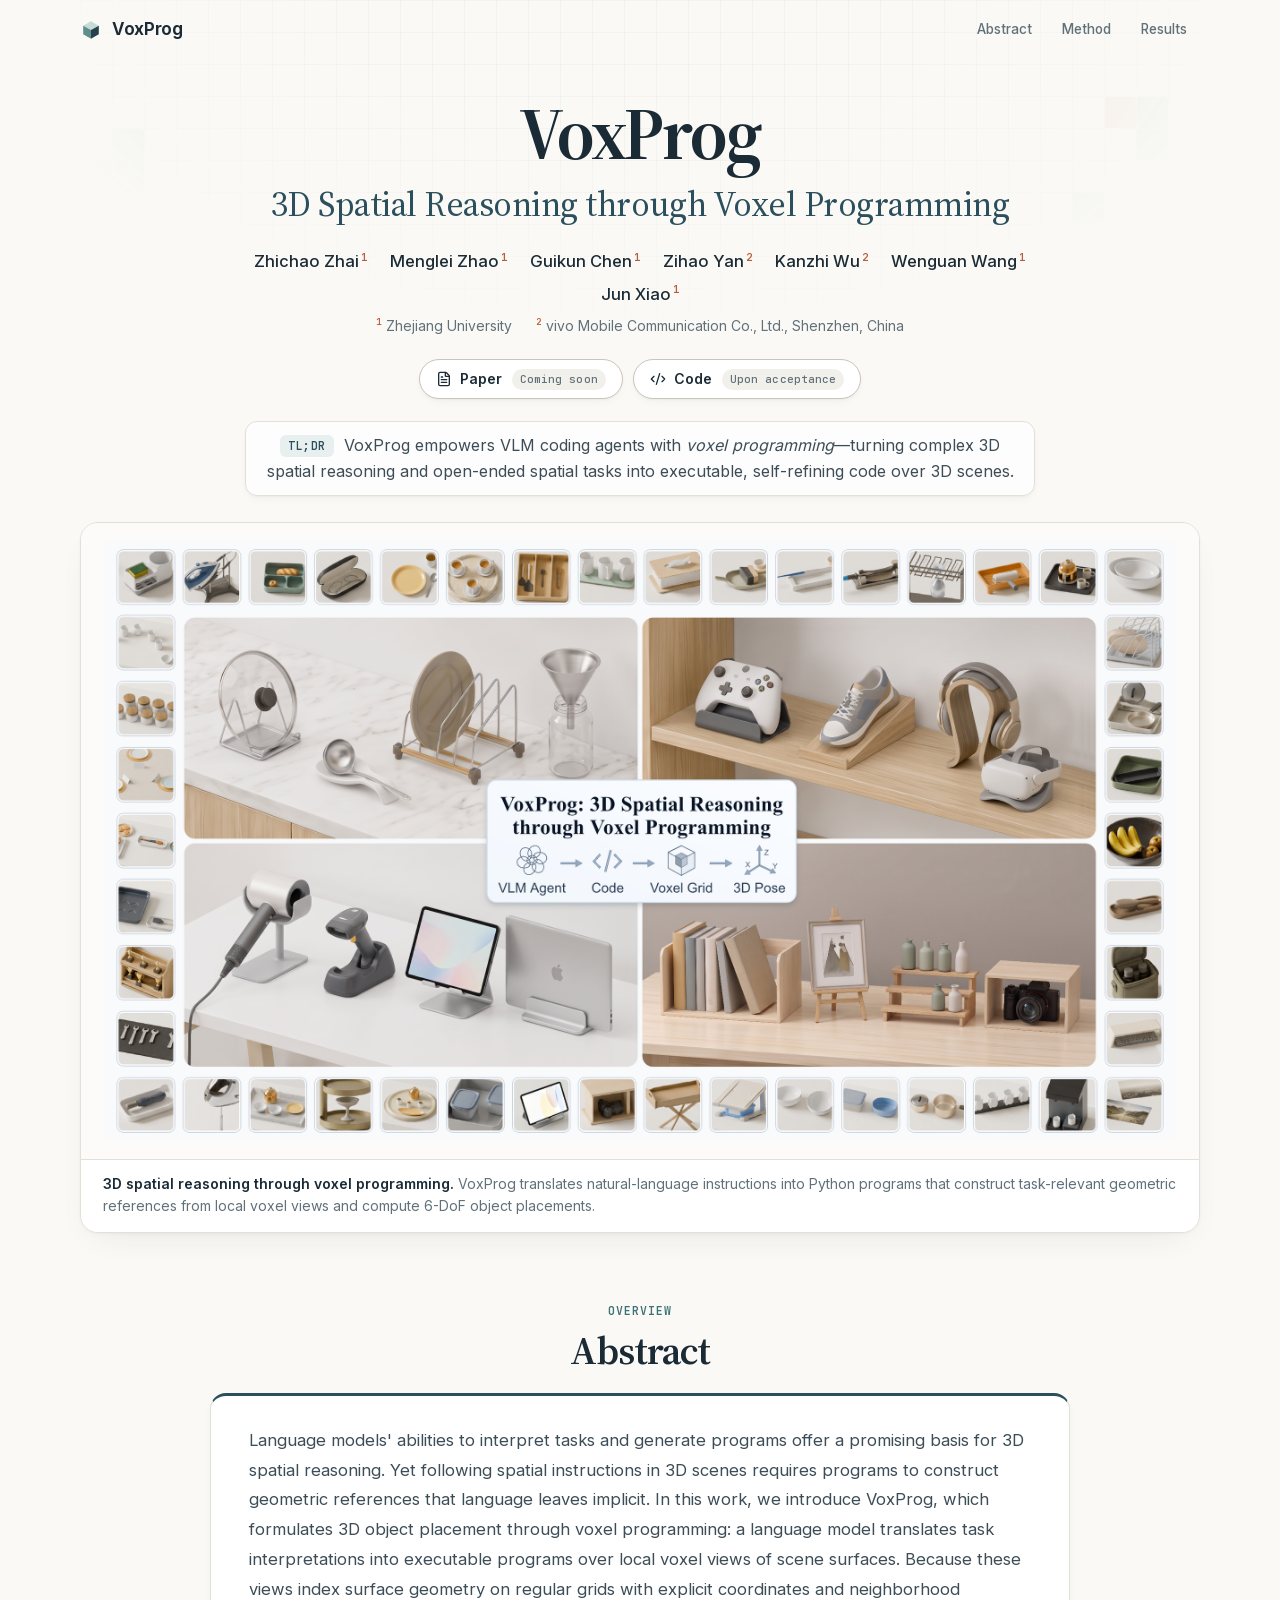
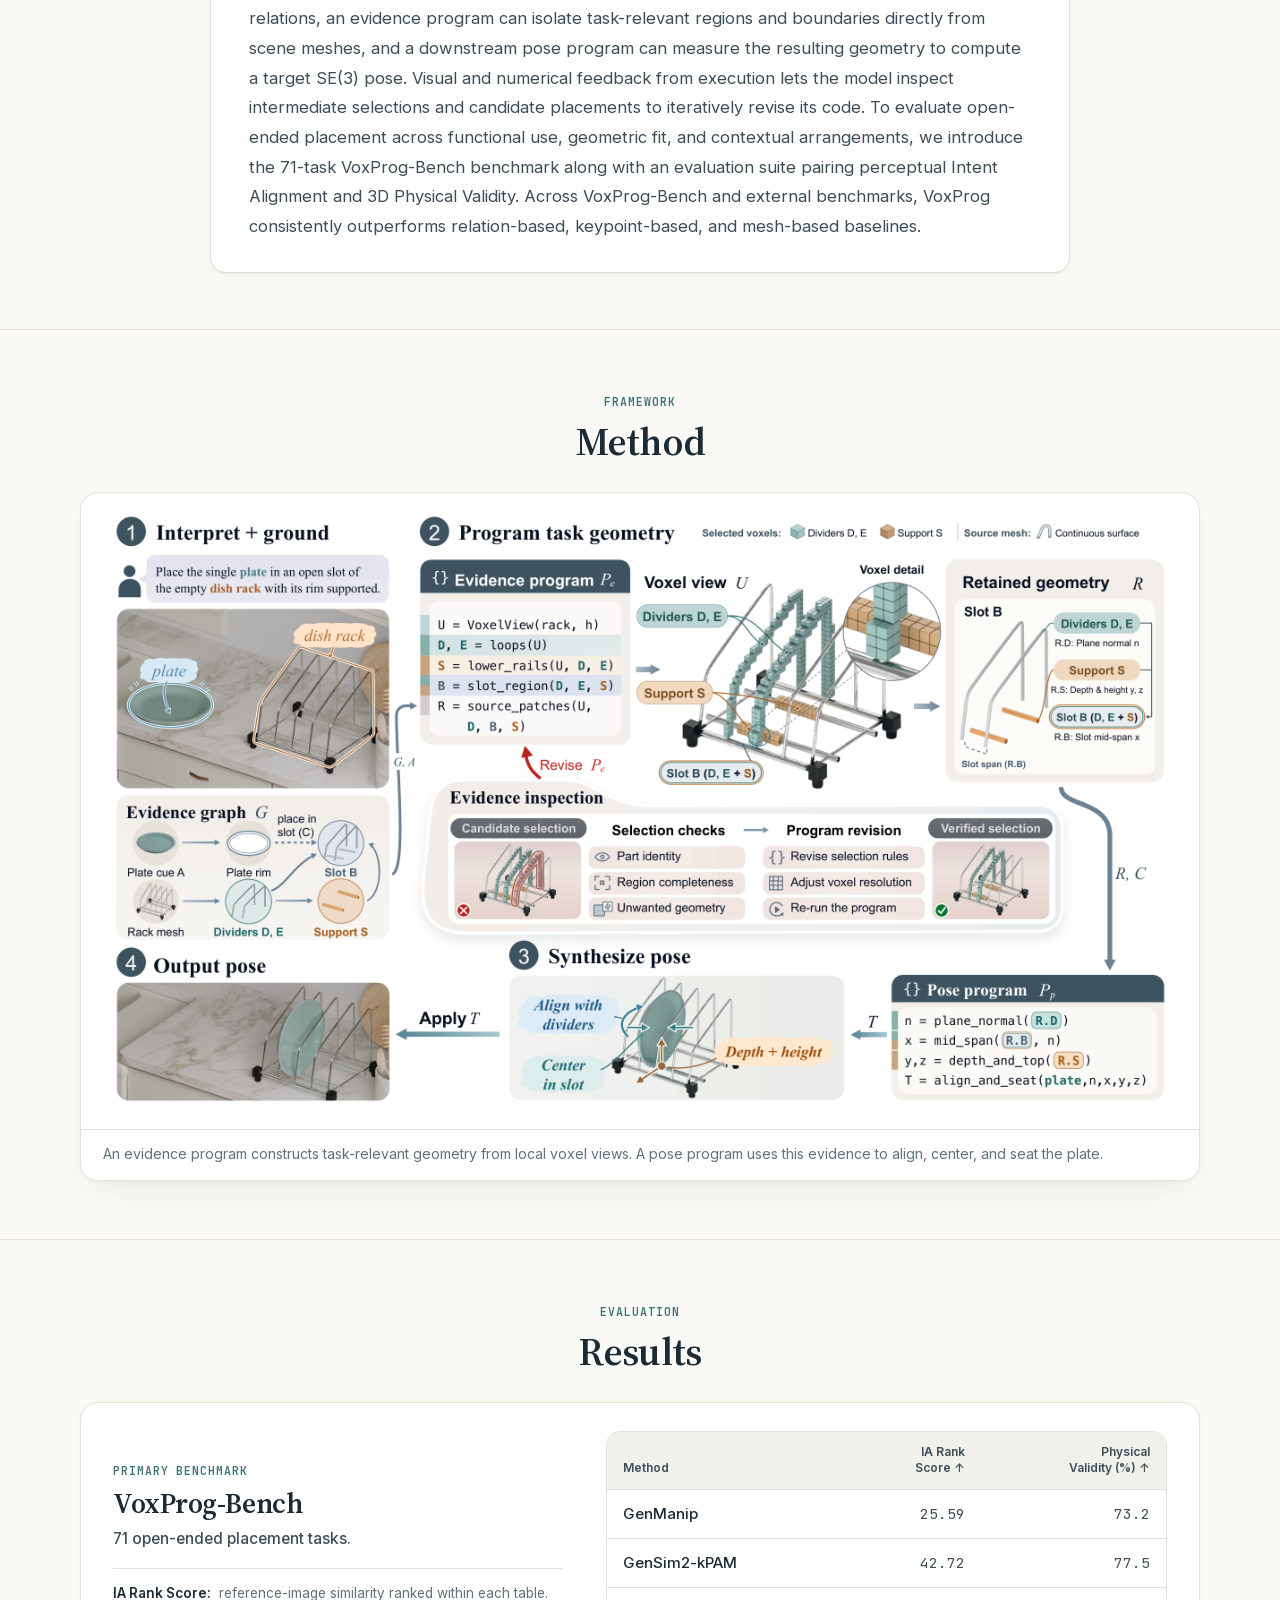
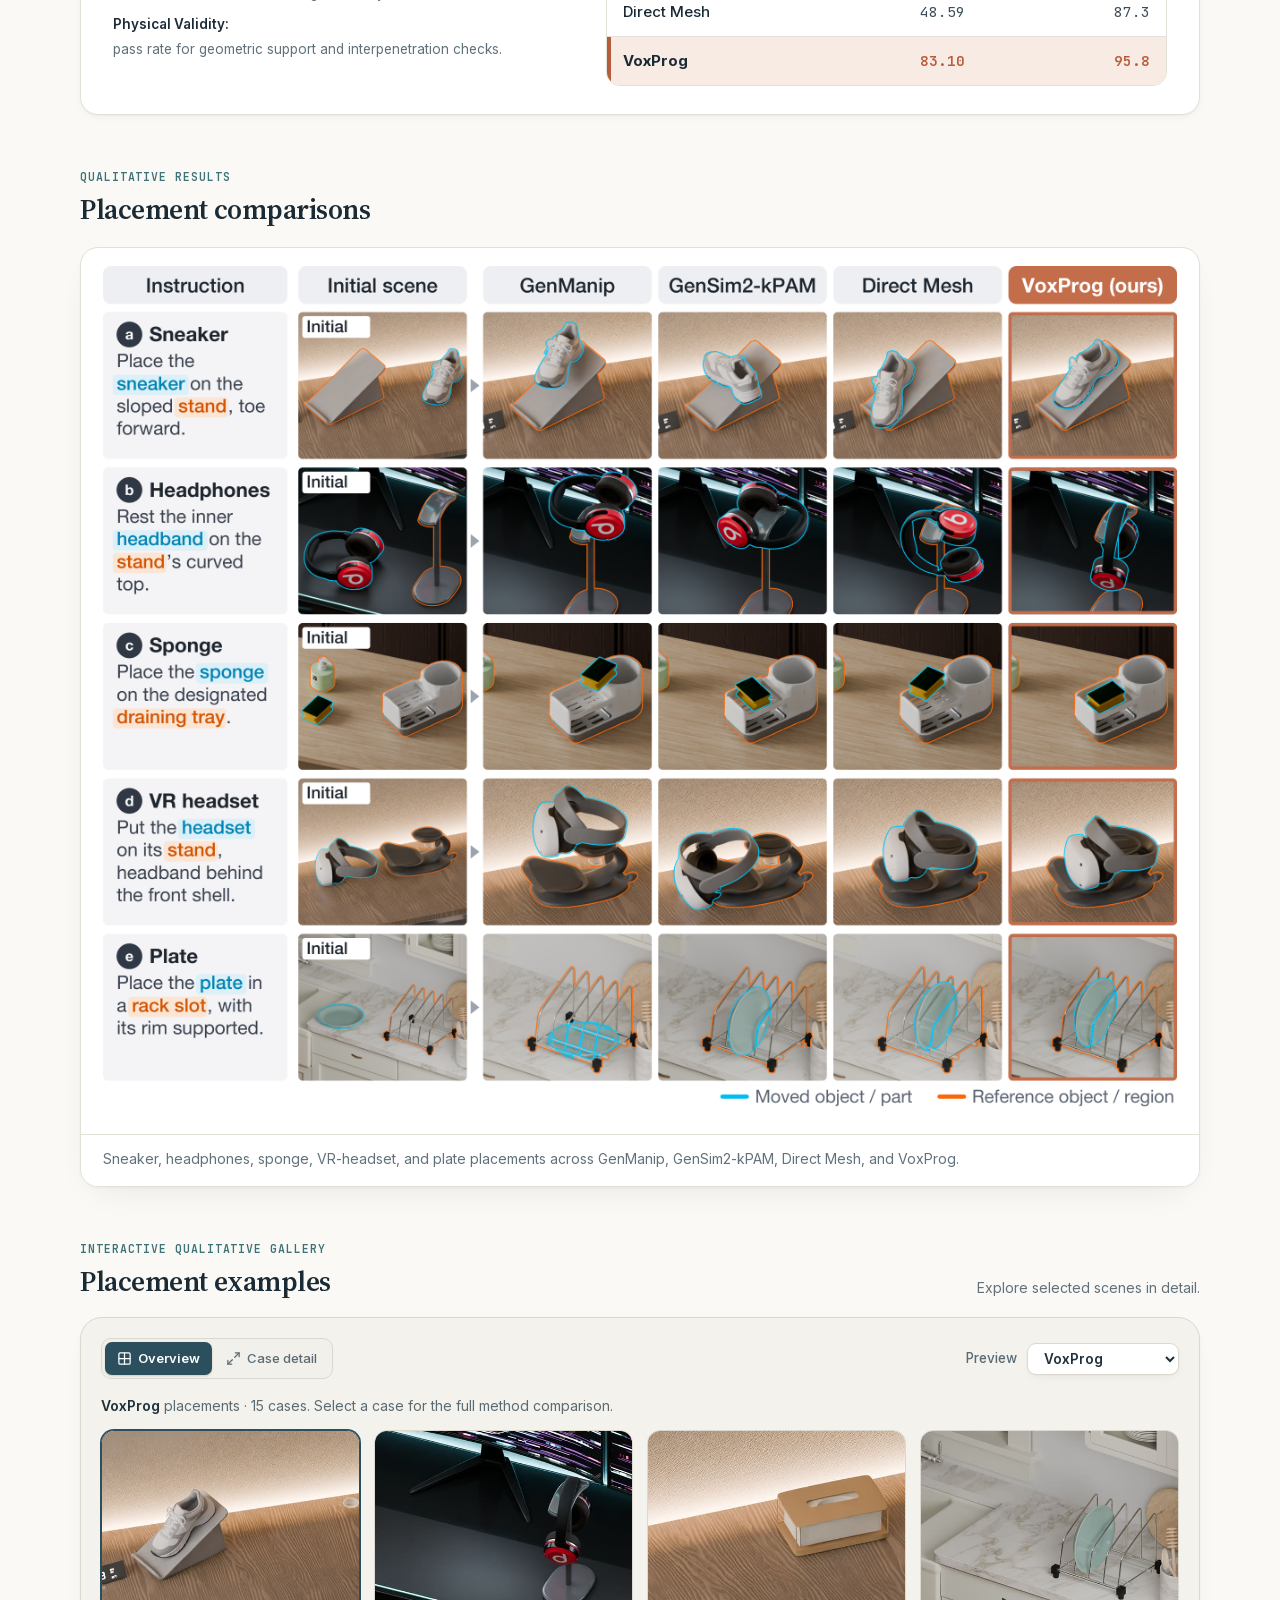
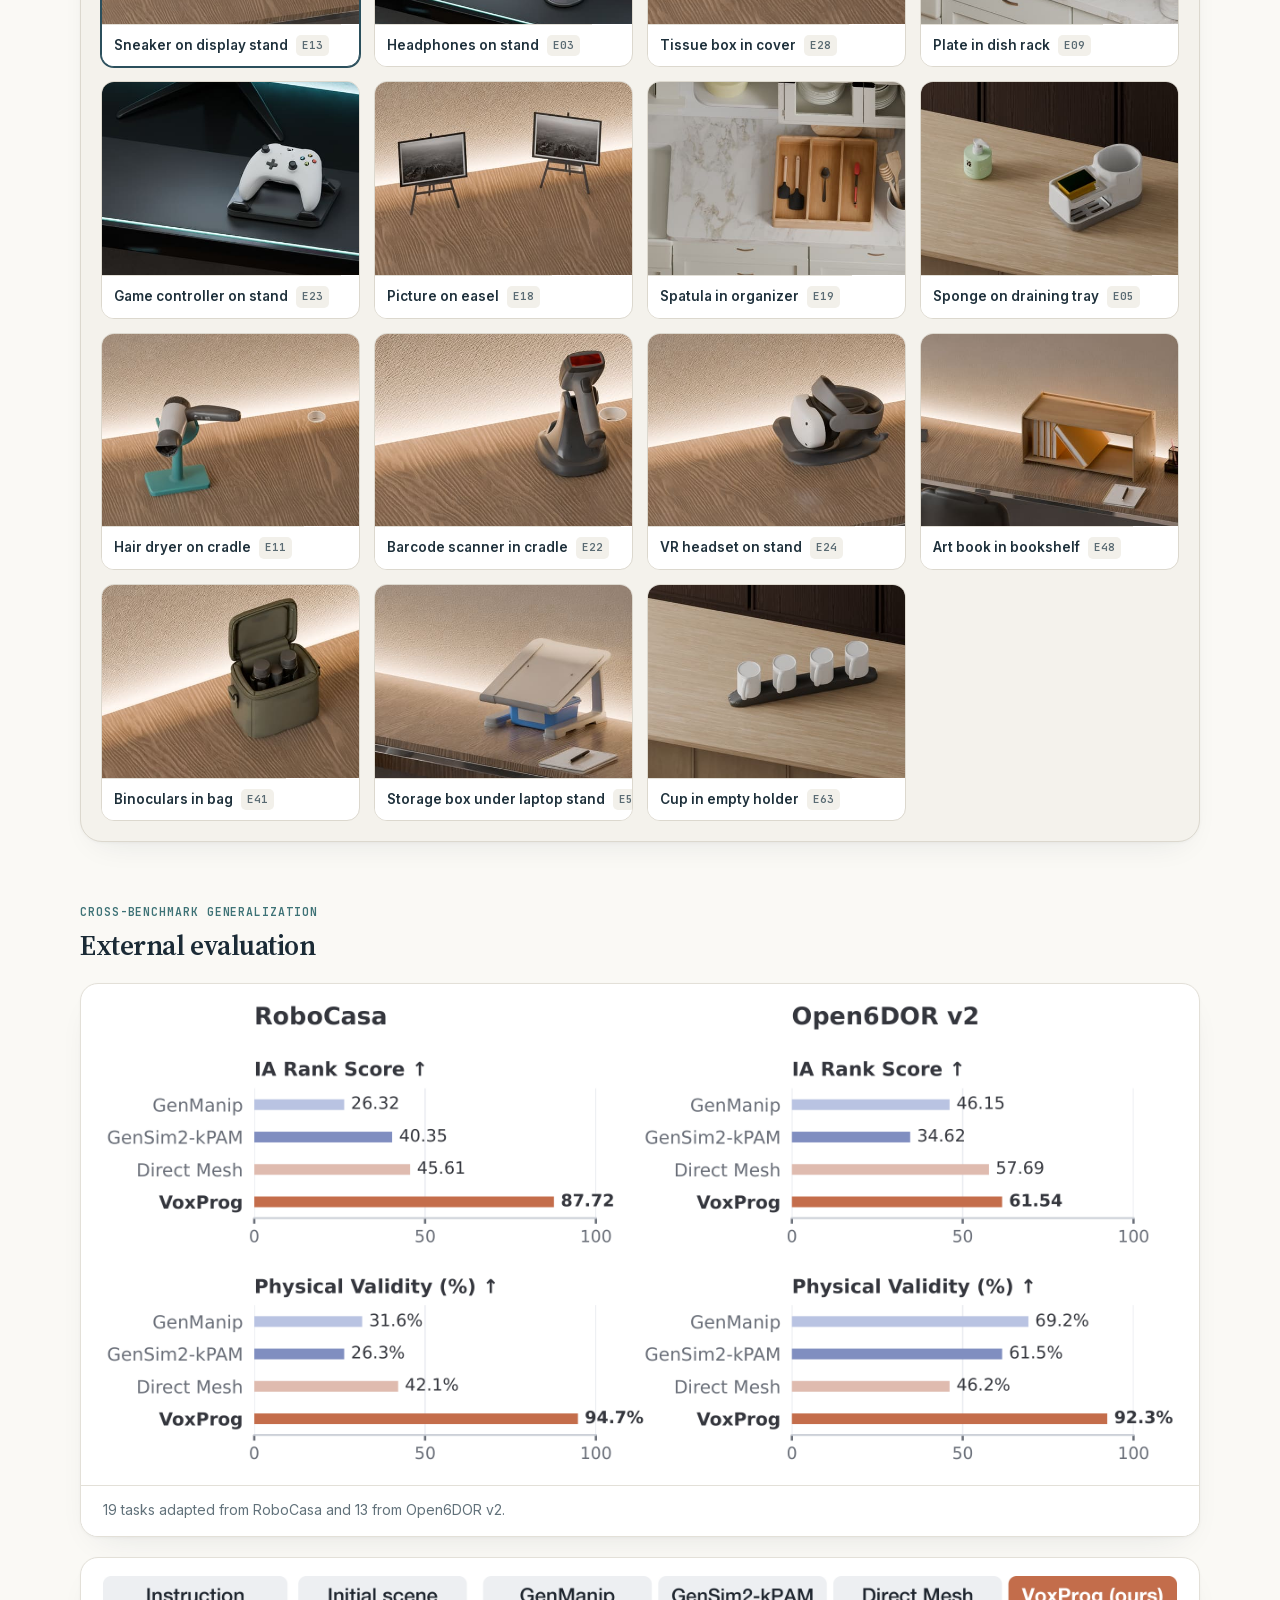
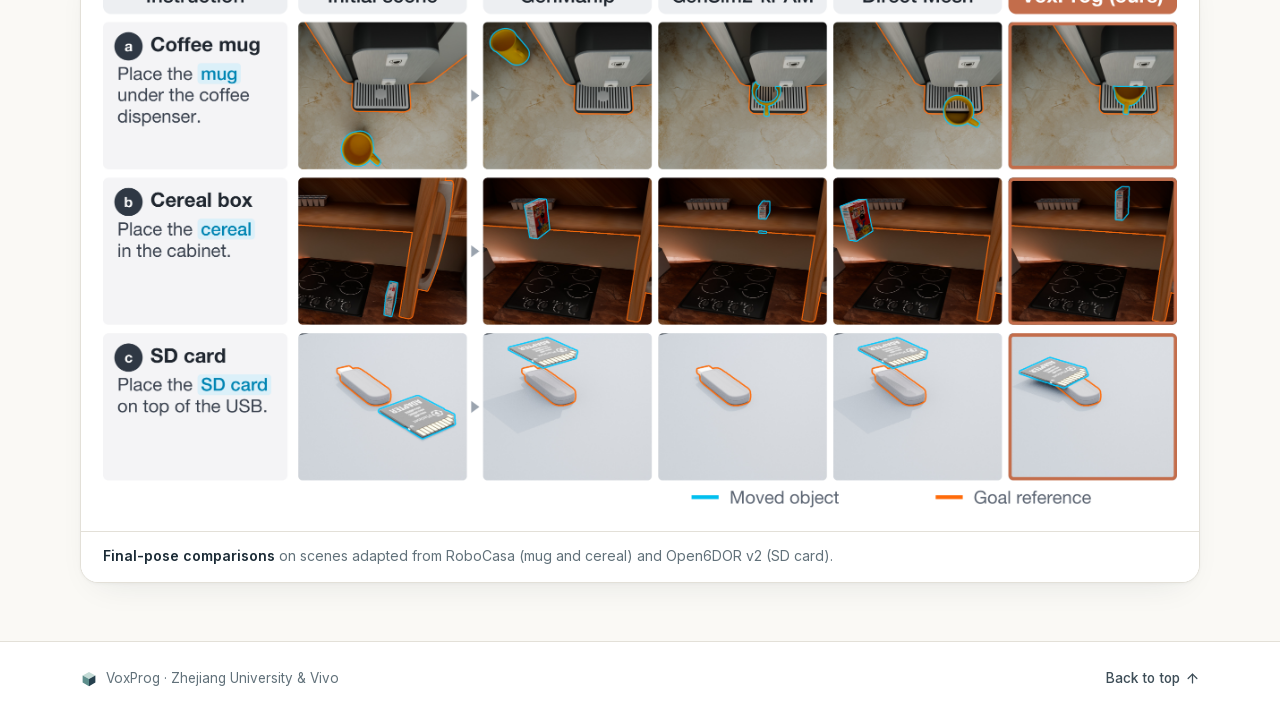
==== docs/index.html @ b8adf911 "Update project website and prepare docs for GitHub Pages" ====
<!doctype html>
<html lang="en">
  <head>
    <meta charset="UTF-8" />
    <meta name="viewport" content="width=device-width, initial-scale=1" />
    <meta name="description" content="VoxProg empowers VLM coding agents with voxel programming to inspect 3D scene geometry, reason over complex spatial constraints, and solve open-ended 3D spatial tasks through code." />
    <meta name="keywords" content="3D spatial reasoning, voxel programming, VLM agents, coding agents, programmatic 3D reasoning, agentic spatial reasoning" />
    <meta name="theme-color" content="#faf9f5" />
    <meta name="referrer" content="no-referrer" />
    <meta property="og:type" content="website" />
    <meta property="og:title" content="VoxProg: 3D Spatial Reasoning through Voxel Programming" />
    <meta property="og:description" content="VoxProg empowers VLM coding agents with voxel programming to inspect 3D scene geometry, reason over complex spatial constraints, and solve open-ended 3D spatial tasks through code." />
    <title>VoxProg: 3D Spatial Reasoning through Voxel Programming</title>
    <link rel="icon" href="./favicon.svg" type="image/svg+xml" />
    <script type="module" crossorigin src="./assets/index-C1hIkSBp.js"></script>
    <link rel="stylesheet" crossorigin href="./assets/index-BTc2XVWt.css">
  </head>
  <body>
    <div id="root"><link rel="preload" as="image" href="figures/current/teaser.png?v=408c176a990e"/><main id="top"><span id="top-sentinel" aria-hidden="true"></span><nav class="nav" aria-label="Main navigation"><div class="wrap nav-inner"><a class="brand" href="#top"><svg viewBox="0 0 24 24" width="22" height="22" aria-hidden="true"><path d="M12 2.5 20.5 7.25 12 12 3.5 7.25Z" fill="var(--brand-top)"></path><path d="M3.5 7.25 12 12v9.5l-8.5-4.75Z" fill="var(--brand-left)"></path><path d="M20.5 7.25 12 12v9.5l8.5-4.75Z" fill="var(--brand-right)"></path></svg><span>VoxProg</span></a><div class="nav-links"><a href="#abstract">Abstract</a><a href="#method">Method</a><a href="#results">Results</a></div></div></nav><header class="hero"><div class="hero-grid" aria-hidden="true"><span class="voxel voxel-a" style="left:calc(50% - 16px + -512px);top:128px"></span><span class="voxel voxel-b" style="left:calc(50% - 16px + -544px);top:160px"></span><span class="voxel voxel-a" style="left:calc(50% - 16px + -512px);top:160px"></span><span class="voxel voxel-b" style="left:calc(50% - 16px + -480px);top:224px"></span><span class="voxel voxel-b" style="left:calc(50% - 16px + 480px);top:96px"></span><span class="voxel voxel-a" style="left:calc(50% - 16px + 512px);top:96px"></span><span class="voxel voxel-a" style="left:calc(50% - 16px + 512px);top:128px"></span><span class="voxel voxel-a" style="left:calc(50% - 16px + 448px);top:192px"></span><span class="voxel voxel-b" style="left:calc(50% - 16px + 544px);top:224px"></span></div><div class="wrap hero-inner"><h1><span class="title-name">VoxProg<span class="sr-only">:</span></span><span class="title-sub">3D Spatial Reasoning through Voxel Programming</span></h1><p class="authors"><span>Zhichao Zhai<sup>1</sup></span><span>Menglei Zhao<sup>1</sup></span><span>Guikun Chen<sup>1</sup></span><span>Zihao Yan<sup>2</sup></span><span>Kanzhi Wu<sup>2</sup></span><span>Wenguan Wang<sup>1</sup></span><span>Jun Xiao<sup>1</sup></span></p><p class="affiliations"><span><sup>1</sup>Zhejiang University</span><span><sup>2</sup>vivo Mobile Communication Co., Ltd., Shenzhen, China</span></p><div class="hero-actions" role="group" aria-label="Project resources"><span class="btn resource-pending"><svg xmlns="http://www.w3.org/2000/svg" width="16" height="16" viewBox="0 0 24 24" fill="none" stroke="currentColor" stroke-width="2" stroke-linecap="round" stroke-linejoin="round" class="lucide lucide-file-text" aria-hidden="true"><path d="M6 22a2 2 0 0 1-2-2V4a2 2 0 0 1 2-2h8a2.4 2.4 0 0 1 1.704.706l3.588 3.588A2.4 2.4 0 0 1 20 8v12a2 2 0 0 1-2 2z"></path><path d="M14 2v5a1 1 0 0 0 1 1h5"></path><path d="M10 9H8"></path><path d="M16 13H8"></path><path d="M16 17H8"></path></svg><span>Paper</span><small class="resource-status">Coming soon</small></span><span class="btn resource-pending"><svg xmlns="http://www.w3.org/2000/svg" width="16" height="16" viewBox="0 0 24 24" fill="none" stroke="currentColor" stroke-width="2" stroke-linecap="round" stroke-linejoin="round" class="lucide lucide-code-xml" aria-hidden="true"><path d="m18 16 4-4-4-4"></path><path d="m6 8-4 4 4 4"></path><path d="m14.5 4-5 16"></path></svg><span>Code</span><small class="resource-status">Upon acceptance</small></span></div><p class="tldr"><b>TL;DR</b>VoxProg empowers VLM coding agents with <em>voxel programming</em>—turning complex 3D spatial reasoning and open-ended spatial tasks into executable, self-refining code over 3D scenes.</p></div><div class="wrap"><figure class="teaser plate"><button class="figure-button" type="button" aria-label="View VoxProg teaser at full size"><img src="figures/current/teaser.png?v=408c176a990e" alt="VoxProg teaser showing kitchenware, electronics, and contextual tabletop placements, with a workflow from a VLM agent to code, a voxel grid, and a 3D pose." loading="eager"/><span class="figure-zoom" aria-hidden="true"><svg xmlns="http://www.w3.org/2000/svg" width="15" height="15" viewBox="0 0 24 24" fill="none" stroke="currentColor" stroke-width="2" stroke-linecap="round" stroke-linejoin="round" class="lucide lucide-maximize2 lucide-maximize-2" aria-hidden="true"><path d="M15 3h6v6"></path><path d="m21 3-7 7"></path><path d="m3 21 7-7"></path><path d="M9 21H3v-6"></path></svg></span></button><figcaption><b>3D spatial reasoning through voxel programming.</b> VoxProg translates natural-language instructions into Python programs that construct task-relevant geometric references from local voxel views and compute 6-DoF object placements.</figcaption></figure></div></header><section class="section abstract" id="abstract" aria-labelledby="abstract-title"><div class="wrap abstract-body"><div class="section-head"><span class="section-eyebrow">Overview</span><h2 id="abstract-title">Abstract</h2></div><div class="abstract-card"><p>Language models&#x27; abilities to interpret tasks and generate programs offer a promising basis for 3D spatial reasoning. Yet following spatial instructions in 3D scenes requires programs to construct geometric references that language leaves implicit. In this work, we introduce VoxProg, which formulates 3D object placement through voxel programming: a language model translates task interpretations into executable programs over local voxel views of scene surfaces. Because these views index surface geometry on regular grids with explicit coordinates and neighborhood relations, an evidence program can isolate task-relevant regions and boundaries directly from scene meshes, and a downstream pose program can measure the resulting geometry to compute a target SE(3) pose. Visual and numerical feedback from execution lets the model inspect intermediate selections and candidate placements to iteratively revise its code. To evaluate open-ended placement across functional use, geometric fit, and contextual arrangements, we introduce the 71-task VoxProg-Bench benchmark along with an evaluation suite pairing perceptual Intent Alignment and 3D Physical Validity. Across VoxProg-Bench and external benchmarks, VoxProg consistently outperforms relation-based, keypoint-based, and mesh-based baselines.</p></div></div></section><section class="section section-ruled" id="method" aria-labelledby="method-title"><div class="wrap"><div class="section-head"><span class="section-eyebrow">Framework</span><h2 id="method-title">Method</h2></div><figure class="plate method-plate"><button class="figure-button" type="button" aria-label="View method overview at full size"><img src="figures/current/pipeline.png?v=ac68c9ec8736" alt="VoxProg pipeline for upright plate placement in a dish rack: ground plate and rack cues, construct rack dividers, support rails, and a slot region with an evidence program, then compute and apply the placement with a pose program. Visual and geometric feedback supports program revision." loading="lazy"/><span class="figure-zoom" aria-hidden="true"><svg xmlns="http://www.w3.org/2000/svg" width="15" height="15" viewBox="0 0 24 24" fill="none" stroke="currentColor" stroke-width="2" stroke-linecap="round" stroke-linejoin="round" class="lucide lucide-maximize2 lucide-maximize-2" aria-hidden="true"><path d="M15 3h6v6"></path><path d="m21 3-7 7"></path><path d="m3 21 7-7"></path><path d="M9 21H3v-6"></path></svg></span></button><figcaption>An evidence program constructs task-relevant geometry from local voxel views. A pose program uses this evidence to align, center, and seat the plate.</figcaption></figure></div></section><section class="section section-ruled results" id="results" aria-labelledby="results-title"><div class="wrap"><div class="section-head"><span class="section-eyebrow">Evaluation</span><h2 id="results-title">Results</h2></div><div class="benchmark-summary" id="evaluation"><div class="benchmark-intro"><span class="sub-kicker">Primary Benchmark</span><h3>VoxProg-Bench</h3><p class="benchmark-lead">71 open-ended placement tasks.</p><dl class="metric-defs"><div><dt>IA Rank Score</dt><dd>reference-image similarity ranked within each table.</dd></div><div><dt>Physical Validity</dt><dd>pass rate for geometric support and interpenetration checks.</dd></div></dl></div><div class="table-card"><table class="compact-results" aria-label="Overall results on the 71 VoxProg-Bench tasks"><thead><tr><th scope="col">Method</th><th scope="col">IA Rank<br/>Score ↑</th><th scope="col">Physical<br/>Validity (%) ↑</th></tr></thead><tbody><tr><th scope="row">GenManip</th><td>25.59</td><td>73.2</td></tr><tr><th scope="row">GenSim2-kPAM</th><td>42.72</td><td>77.5</td></tr><tr><th scope="row">Direct Mesh</th><td>48.59</td><td>87.3</td></tr><tr class="is-ours"><th scope="row">VoxProg</th><td><b>83.10</b></td><td><b>95.8</b></td></tr></tbody></table></div></div><div class="placement-comparisons" id="placement-comparisons"><div class="subsection-header"><span class="sub-kicker">Qualitative results</span><h3>Placement comparisons</h3></div><figure class="plate comparison-plate"><button class="figure-button" type="button" aria-label="View placement comparisons at full size"><img src="figures/current/qualitative-diagnostics.png?v=625adeaeb9d7" alt="Five rows compare sneaker, headphones, sponge, VR-headset, and plate placements. Each row shows the instruction, initial scene, GenManip, GenSim2-kPAM, Direct Mesh, and VoxProg outputs." loading="lazy"/><span class="figure-zoom" aria-hidden="true"><svg xmlns="http://www.w3.org/2000/svg" width="15" height="15" viewBox="0 0 24 24" fill="none" stroke="currentColor" stroke-width="2" stroke-linecap="round" stroke-linejoin="round" class="lucide lucide-maximize2 lucide-maximize-2" aria-hidden="true"><path d="M15 3h6v6"></path><path d="m21 3-7 7"></path><path d="m3 21 7-7"></path><path d="M9 21H3v-6"></path></svg></span></button><figcaption>Sneaker, headphones, sponge, VR-headset, and plate placements across GenManip, GenSim2-kPAM, Direct Mesh, and VoxProg.</figcaption></figure></div><div class="examples-heading"><div><span class="sub-kicker">Interactive Qualitative Gallery</span><h3>Placement examples</h3></div><p class="examples-sub">Explore selected scenes in detail.</p></div><div class="case-viewer" id="qualitative-results"><div class="case-browser-toolbar"><div class="segmented" role="group" aria-label="Case browsing view"><button type="button" aria-pressed="true" aria-controls="case-overview"><svg xmlns="http://www.w3.org/2000/svg" width="15" height="15" viewBox="0 0 24 24" fill="none" stroke="currentColor" stroke-width="2" stroke-linecap="round" stroke-linejoin="round" class="lucide lucide-grid2x2 lucide-grid-2x2" aria-hidden="true"><path d="M12 3v18"></path><path d="M3 12h18"></path><rect x="3" y="3" width="18" height="18" rx="2"></rect></svg>Overview</button><button type="button" aria-pressed="false" aria-controls="case-detail"><svg xmlns="http://www.w3.org/2000/svg" width="15" height="15" viewBox="0 0 24 24" fill="none" stroke="currentColor" stroke-width="2" stroke-linecap="round" stroke-linejoin="round" class="lucide lucide-maximize2 lucide-maximize-2" aria-hidden="true"><path d="M15 3h6v6"></path><path d="m21 3-7 7"></path><path d="m3 21 7-7"></path><path d="M9 21H3v-6"></path></svg>Case detail</button></div><label class="overview-method"><span>Preview</span><select aria-label="Preview method"><option value="gt">Reference</option><option value="blendermcp">Direct Mesh</option><option value="genmanip">GenManip</option><option value="gensim2">GenSim2-kPAM</option><option value="voxprog" selected="">VoxProg</option></select></label></div><div id="case-overview"><p class="overview-help"><b>VoxProg</b> placements · <!-- -->15<!-- --> cases. Select a case for the full method comparison.</p><div class="case-overview-grid"><button class="overview-case is-current" type="button" aria-label="Inspect E13: Sneaker on display stand" title="Place the sneaker on the sloped display stand with its toe facing the front."><span class="overview-case-image"><img src="figures/cases/E13/voxprog-thumb.jpg" alt="VoxProg placement for Sneaker on display stand." width="480" height="360" loading="lazy"/></span><span class="overview-case-caption"><span class="overview-case-title">Sneaker on display stand</span><span class="overview-case-id">E13</span></span></button><button class="overview-case" type="button" aria-label="Inspect E03: Headphones on stand" title="Place the headphones on the stand with the inside of the headband resting on the curved top."><span class="overview-case-image"><img src="figures/cases/E03/voxprog-thumb.jpg" alt="VoxProg placement for Headphones on stand." width="480" height="360" loading="lazy"/></span><span class="overview-case-caption"><span class="overview-case-title">Headphones on stand</span><span class="overview-case-id">E03</span></span></button><button class="overview-case" type="button" aria-label="Inspect E28: Tissue box in cover" title="Put the tissue box into the open-sided cover, aligning its tissue slot with the top window."><span class="overview-case-image"><img src="figures/cases/E28/voxprog-thumb.jpg" alt="VoxProg placement for Tissue box in cover." width="480" height="360" loading="lazy"/></span><span class="overview-case-caption"><span class="overview-case-title">Tissue box in cover</span><span class="overview-case-id">E28</span></span></button><button class="overview-case" type="button" aria-label="Inspect E09: Plate in dish rack" title="Place the single plate in an open slot of the empty dish rack with its rim supported."><span class="overview-case-image"><img src="figures/cases/E09/voxprog-thumb.jpg" alt="VoxProg placement for Plate in dish rack." width="480" height="360" loading="lazy"/></span><span class="overview-case-caption"><span class="overview-case-title">Plate in dish rack</span><span class="overview-case-id">E09</span></span></button><button class="overview-case" type="button" aria-label="Inspect E23: Game controller on stand" title="Put the game controller on the display stand, with the buttons facing forward and both grips supported."><span class="overview-case-image"><img src="figures/cases/E23/voxprog-thumb.jpg" alt="VoxProg placement for Game controller on stand." width="480" height="360" loading="lazy"/></span><span class="overview-case-caption"><span class="overview-case-title">Game controller on stand</span><span class="overview-case-id">E23</span></span></button><button class="overview-case" type="button" aria-label="Inspect E18: Picture on easel" title="Place the loose picture on the empty display easel, matching the supported picture on the other easel."><span class="overview-case-image"><img src="figures/cases/E18/voxprog-thumb.jpg" alt="VoxProg placement for Picture on easel." width="480" height="360" loading="lazy"/></span><span class="overview-case-caption"><span class="overview-case-title">Picture on easel</span><span class="overview-case-id">E18</span></span></button><button class="overview-case" type="button" aria-label="Inspect E19: Spatula in organizer" title="Place the spatula in the spatula compartment of the utensil organizer, aligned with the other spatulas."><span class="overview-case-image"><img src="figures/cases/E19/voxprog-thumb.jpg" alt="VoxProg placement for Spatula in organizer." width="480" height="360" loading="lazy"/></span><span class="overview-case-caption"><span class="overview-case-title">Spatula in organizer</span><span class="overview-case-id">E19</span></span></button><button class="overview-case" type="button" aria-label="Inspect E05: Sponge on draining tray" title="Put the dish sponge back on the draining sponge tray of the countertop organizer."><span class="overview-case-image"><img src="figures/cases/E05/voxprog-thumb.jpg" alt="VoxProg placement for Sponge on draining tray." width="480" height="360" loading="lazy"/></span><span class="overview-case-caption"><span class="overview-case-title">Sponge on draining tray</span><span class="overview-case-id">E05</span></span></button><button class="overview-case" type="button" aria-label="Inspect E11: Hair dryer on cradle" title="Place the hair dryer on the open cradle with its body supported and handle accessible."><span class="overview-case-image"><img src="figures/cases/E11/voxprog-thumb.jpg" alt="VoxProg placement for Hair dryer on cradle." width="480" height="360" loading="lazy"/></span><span class="overview-case-caption"><span class="overview-case-title">Hair dryer on cradle</span><span class="overview-case-id">E11</span></span></button><button class="overview-case" type="button" aria-label="Inspect E22: Barcode scanner in cradle" title="Return the barcode scanner to the checkout cradle, with its scan window toward the front working area and its handle accessible."><span class="overview-case-image"><img src="figures/cases/E22/voxprog-thumb.jpg" alt="VoxProg placement for Barcode scanner in cradle." width="480" height="360" loading="lazy"/></span><span class="overview-case-caption"><span class="overview-case-title">Barcode scanner in cradle</span><span class="overview-case-id">E22</span></span></button><button class="overview-case" type="button" aria-label="Inspect E24: VR headset on stand" title="Return the VR headset to its desktop display stand, with the headband behind the front shell."><span class="overview-case-image"><img src="figures/cases/E24/voxprog-thumb.jpg" alt="VoxProg placement for VR headset on stand." width="480" height="360" loading="lazy"/></span><span class="overview-case-caption"><span class="overview-case-title">VR headset on stand</span><span class="overview-case-id">E24</span></span></button><button class="overview-case" type="button" aria-label="Inspect E48: Art book in bookshelf" title="Lean the art book into the empty space at the right end of the small desktop bookshelf."><span class="overview-case-image"><img src="figures/cases/E48/voxprog-thumb.jpg" alt="VoxProg placement for Art book in bookshelf." width="480" height="360" loading="lazy"/></span><span class="overview-case-caption"><span class="overview-case-title">Art book in bookshelf</span><span class="overview-case-id">E48</span></span></button><button class="overview-case" type="button" aria-label="Inspect E41: Binoculars in bag" title="Place the binoculars in the open storage bag with the eyepieces facing up."><span class="overview-case-image"><img src="figures/cases/E41/voxprog-thumb.jpg" alt="VoxProg placement for Binoculars in bag." width="480" height="360" loading="lazy"/></span><span class="overview-case-caption"><span class="overview-case-title">Binoculars in bag</span><span class="overview-case-id">E41</span></span></button><button class="overview-case" type="button" aria-label="Inspect E56: Storage box under laptop stand" title="Place the storage box beneath the laptop stand with its label facing outward."><span class="overview-case-image"><img src="figures/cases/E56/voxprog-thumb.jpg" alt="VoxProg placement for Storage box under laptop stand." width="480" height="360" loading="lazy"/></span><span class="overview-case-caption"><span class="overview-case-title">Storage box under laptop stand</span><span class="overview-case-id">E56</span></span></button><button class="overview-case" type="button" aria-label="Inspect E63: Cup in empty holder" title="Place the cup upside down in the only empty position in the row of cup holders."><span class="overview-case-image"><img src="figures/cases/E63/voxprog-thumb.jpg" alt="VoxProg placement for Cup in empty holder." width="480" height="360" loading="lazy"/></span><span class="overview-case-caption"><span class="overview-case-title">Cup in empty holder</span><span class="overview-case-id">E63</span></span></button></div></div><div id="case-detail" hidden=""><div class="case-tabs" role="tablist" aria-label="Choose a qualitative case"><button id="tab-E13" class="case-tab" type="button" role="tab" aria-selected="true" aria-controls="case-panel" tabindex="0"><img src="figures/cases/E13/voxprog-thumb.jpg" alt="" loading="lazy" width="256" height="256"/><span><span class="tab-name">Sneaker on display stand</span><span class="tab-id">E13</span></span></button><button id="tab-E03" class="case-tab" type="button" role="tab" aria-selected="false" aria-controls="case-panel" tabindex="-1"><img src="figures/cases/E03/voxprog-thumb.jpg" alt="" loading="lazy" width="256" height="256"/><span><span class="tab-name">Headphones on stand</span><span class="tab-id">E03</span></span></button><button id="tab-E28" class="case-tab" type="button" role="tab" aria-selected="false" aria-controls="case-panel" tabindex="-1"><img src="figures/cases/E28/voxprog-thumb.jpg" alt="" loading="lazy" width="256" height="256"/><span><span class="tab-name">Tissue box in cover</span><span class="tab-id">E28</span></span></button><button id="tab-E09" class="case-tab" type="button" role="tab" aria-selected="false" aria-controls="case-panel" tabindex="-1"><img src="figures/cases/E09/voxprog-thumb.jpg" alt="" loading="lazy" width="256" height="256"/><span><span class="tab-name">Plate in dish rack</span><span class="tab-id">E09</span></span></button><button id="tab-E23" class="case-tab" type="button" role="tab" aria-selected="false" aria-controls="case-panel" tabindex="-1"><img src="figures/cases/E23/voxprog-thumb.jpg" alt="" loading="lazy" width="256" height="256"/><span><span class="tab-name">Game controller on stand</span><span class="tab-id">E23</span></span></button><button id="tab-E18" class="case-tab" type="button" role="tab" aria-selected="false" aria-controls="case-panel" tabindex="-1"><img src="figures/cases/E18/voxprog-thumb.jpg" alt="" loading="lazy" width="256" height="256"/><span><span class="tab-name">Picture on easel</span><span class="tab-id">E18</span></span></button><button id="tab-E19" class="case-tab" type="button" role="tab" aria-selected="false" aria-controls="case-panel" tabindex="-1"><img src="figures/cases/E19/voxprog-thumb.jpg" alt="" loading="lazy" width="256" height="256"/><span><span class="tab-name">Spatula in organizer</span><span class="tab-id">E19</span></span></button><button id="tab-E05" class="case-tab" type="button" role="tab" aria-selected="false" aria-controls="case-panel" tabindex="-1"><img src="figures/cases/E05/voxprog-thumb.jpg" alt="" loading="lazy" width="256" height="256"/><span><span class="tab-name">Sponge on draining tray</span><span class="tab-id">E05</span></span></button><button id="tab-E11" class="case-tab" type="button" role="tab" aria-selected="false" aria-controls="case-panel" tabindex="-1"><img src="figures/cases/E11/voxprog-thumb.jpg" alt="" loading="lazy" width="256" height="256"/><span><span class="tab-name">Hair dryer on cradle</span><span class="tab-id">E11</span></span></button><button id="tab-E22" class="case-tab" type="button" role="tab" aria-selected="false" aria-controls="case-panel" tabindex="-1"><img src="figures/cases/E22/voxprog-thumb.jpg" alt="" loading="lazy" width="256" height="256"/><span><span class="tab-name">Barcode scanner in cradle</span><span class="tab-id">E22</span></span></button><button id="tab-E24" class="case-tab" type="button" role="tab" aria-selected="false" aria-controls="case-panel" tabindex="-1"><img src="figures/cases/E24/voxprog-thumb.jpg" alt="" loading="lazy" width="256" height="256"/><span><span class="tab-name">VR headset on stand</span><span class="tab-id">E24</span></span></button><button id="tab-E48" class="case-tab" type="button" role="tab" aria-selected="false" aria-controls="case-panel" tabindex="-1"><img src="figures/cases/E48/voxprog-thumb.jpg" alt="" loading="lazy" width="256" height="256"/><span><span class="tab-name">Art book in bookshelf</span><span class="tab-id">E48</span></span></button><button id="tab-E41" class="case-tab" type="button" role="tab" aria-selected="false" aria-controls="case-panel" tabindex="-1"><img src="figures/cases/E41/voxprog-thumb.jpg" alt="" loading="lazy" width="256" height="256"/><span><span class="tab-name">Binoculars in bag</span><span class="tab-id">E41</span></span></button><button id="tab-E56" class="case-tab" type="button" role="tab" aria-selected="false" aria-controls="case-panel" tabindex="-1"><img src="figures/cases/E56/voxprog-thumb.jpg" alt="" loading="lazy" width="256" height="256"/><span><span class="tab-name">Storage box under laptop stand</span><span class="tab-id">E56</span></span></button><button id="tab-E63" class="case-tab" type="button" role="tab" aria-selected="false" aria-controls="case-panel" tabindex="-1"><img src="figures/cases/E63/voxprog-thumb.jpg" alt="" loading="lazy" width="256" height="256"/><span><span class="tab-name">Cup in empty holder</span><span class="tab-id">E63</span></span></button></div><div class="case-panel" id="case-panel" role="tabpanel" aria-labelledby="tab-E13"><div class="case-info"><div class="case-header-bar"><div class="case-title-group"><span class="case-id-pill">E13</span><h4 class="case-detail-heading">Sneaker on display stand</h4></div><div class="case-nav"><span class="case-step-count" aria-hidden="true">1<!-- --> / <!-- -->15</span><div class="case-arrows"><button class="icon-btn" type="button" aria-label="Previous case"><svg xmlns="http://www.w3.org/2000/svg" width="18" height="18" viewBox="0 0 24 24" fill="none" stroke="currentColor" stroke-width="2" stroke-linecap="round" stroke-linejoin="round" class="lucide lucide-chevron-left" aria-hidden="true"><path d="m15 18-6-6 6-6"></path></svg></button><button class="icon-btn" type="button" aria-label="Next case"><svg xmlns="http://www.w3.org/2000/svg" width="18" height="18" viewBox="0 0 24 24" fill="none" stroke="currentColor" stroke-width="2" stroke-linecap="round" stroke-linejoin="round" class="lucide lucide-chevron-right" aria-hidden="true"><path d="m9 18 6-6-6-6"></path></svg></button></div></div></div><div class="case-controls"><blockquote class="case-quote">“<!-- -->Place the sneaker on the sloped display stand with its toe facing the front.<!-- -->”</blockquote><div class="segmented" role="group" aria-label="Comparison view"><button type="button" aria-pressed="true"><svg xmlns="http://www.w3.org/2000/svg" width="15" height="15" viewBox="0 0 24 24" fill="none" stroke="currentColor" stroke-width="2" stroke-linecap="round" stroke-linejoin="round" class="lucide lucide-grid2x2 lucide-grid-2x2" aria-hidden="true"><path d="M12 3v18"></path><path d="M3 12h18"></path><rect x="3" y="3" width="18" height="18" rx="2"></rect></svg>All methods</button><button type="button" aria-pressed="false"><svg xmlns="http://www.w3.org/2000/svg" width="15" height="15" viewBox="0 0 24 24" fill="none" stroke="currentColor" stroke-width="2" stroke-linecap="round" stroke-linejoin="round" class="lucide lucide-columns2 lucide-columns-2" aria-hidden="true"><rect width="18" height="18" x="3" y="3" rx="2"></rect><path d="M12 3v18"></path></svg>Reference vs. VoxProg</button></div></div></div><div class="stage-col"><div class="grid-view"><figure class="is-reference"><button class="figure-button" type="button" aria-label="View E13 Reference at full size"><img src="figures/cases/E13/gt.jpg" alt="Reference final placement for E13, Sneaker on display stand." loading="lazy"/><span class="figure-zoom" aria-hidden="true"><svg xmlns="http://www.w3.org/2000/svg" width="15" height="15" viewBox="0 0 24 24" fill="none" stroke="currentColor" stroke-width="2" stroke-linecap="round" stroke-linejoin="round" class="lucide lucide-maximize2 lucide-maximize-2" aria-hidden="true"><path d="M15 3h6v6"></path><path d="m21 3-7 7"></path><path d="m3 21 7-7"></path><path d="M9 21H3v-6"></path></svg></span></button><figcaption>Reference</figcaption></figure><figure><button class="figure-button" type="button" aria-label="View E13 Direct Mesh Placement at full size"><img src="figures/cases/E13/blendermcp.jpg" alt="Direct Mesh Placement final placement for E13, Sneaker on display stand." loading="lazy"/><span class="figure-zoom" aria-hidden="true"><svg xmlns="http://www.w3.org/2000/svg" width="15" height="15" viewBox="0 0 24 24" fill="none" stroke="currentColor" stroke-width="2" stroke-linecap="round" stroke-linejoin="round" class="lucide lucide-maximize2 lucide-maximize-2" aria-hidden="true"><path d="M15 3h6v6"></path><path d="m21 3-7 7"></path><path d="m3 21 7-7"></path><path d="M9 21H3v-6"></path></svg></span></button><figcaption>Direct Mesh Placement</figcaption></figure><figure><button class="figure-button" type="button" aria-label="View E13 GenManip at full size"><img src="figures/cases/E13/genmanip.jpg" alt="GenManip final placement for E13, Sneaker on display stand." loading="lazy"/><span class="figure-zoom" aria-hidden="true"><svg xmlns="http://www.w3.org/2000/svg" width="15" height="15" viewBox="0 0 24 24" fill="none" stroke="currentColor" stroke-width="2" stroke-linecap="round" stroke-linejoin="round" class="lucide lucide-maximize2 lucide-maximize-2" aria-hidden="true"><path d="M15 3h6v6"></path><path d="m21 3-7 7"></path><path d="m3 21 7-7"></path><path d="M9 21H3v-6"></path></svg></span></button><figcaption>GenManip</figcaption></figure><figure><button class="figure-button" type="button" aria-label="View E13 GenSim2-kPAM at full size"><img src="figures/cases/E13/gensim2.jpg" alt="GenSim2-kPAM final placement for E13, Sneaker on display stand." loading="lazy"/><span class="figure-zoom" aria-hidden="true"><svg xmlns="http://www.w3.org/2000/svg" width="15" height="15" viewBox="0 0 24 24" fill="none" stroke="currentColor" stroke-width="2" stroke-linecap="round" stroke-linejoin="round" class="lucide lucide-maximize2 lucide-maximize-2" aria-hidden="true"><path d="M15 3h6v6"></path><path d="m21 3-7 7"></path><path d="m3 21 7-7"></path><path d="M9 21H3v-6"></path></svg></span></button><figcaption>GenSim2-kPAM</figcaption></figure><figure class="is-ours"><button class="figure-button" type="button" aria-label="View E13 VoxProg at full size"><img src="figures/cases/E13/voxprog.jpg" alt="VoxProg final placement for E13, Sneaker on display stand." loading="lazy"/><span class="figure-zoom" aria-hidden="true"><svg xmlns="http://www.w3.org/2000/svg" width="15" height="15" viewBox="0 0 24 24" fill="none" stroke="currentColor" stroke-width="2" stroke-linecap="round" stroke-linejoin="round" class="lucide lucide-maximize2 lucide-maximize-2" aria-hidden="true"><path d="M15 3h6v6"></path><path d="m21 3-7 7"></path><path d="m3 21 7-7"></path><path d="M9 21H3v-6"></path></svg></span></button><figcaption>VoxProg</figcaption></figure></div></div></div></div></div><div class="external-examples chart-section" id="external-evaluation" aria-labelledby="external-title"><div class="subsection-header"><span class="sub-kicker">Cross-Benchmark Generalization</span><h3 id="external-title">External evaluation</h3></div><figure class="plate external-metrics"><button class="figure-button" type="button" aria-label="View external evaluation chart at full size"><img src="figures/current/external-metrics.png?v=a3d625d4853b" alt="IA Rank Score and Physical Validity for GenManip, GenSim2-kPAM, Direct Mesh, and VoxProg on RoboCasa and Open6DOR v2. VoxProg scores 87.72 and 94.7% on RoboCasa, and 61.54 and 92.3% on Open6DOR v2." loading="lazy"/><span class="figure-zoom" aria-hidden="true"><svg xmlns="http://www.w3.org/2000/svg" width="15" height="15" viewBox="0 0 24 24" fill="none" stroke="currentColor" stroke-width="2" stroke-linecap="round" stroke-linejoin="round" class="lucide lucide-maximize2 lucide-maximize-2" aria-hidden="true"><path d="M15 3h6v6"></path><path d="m21 3-7 7"></path><path d="m3 21 7-7"></path><path d="M9 21H3v-6"></path></svg></span></button><figcaption>19 tasks adapted from RoboCasa and 13 from Open6DOR v2.</figcaption></figure><figure class="plate external-comparisons"><button class="figure-button" type="button" aria-label="View external task qualitative results at full size"><img src="figures/current/external-qualitative.png?v=7c9ba8c93071" alt="Recorded comparisons for mug, cereal, and SD-card placement. Cyan outlines mark moved objects; orange outlines mark goal references." loading="lazy"/><span class="figure-zoom" aria-hidden="true"><svg xmlns="http://www.w3.org/2000/svg" width="15" height="15" viewBox="0 0 24 24" fill="none" stroke="currentColor" stroke-width="2" stroke-linecap="round" stroke-linejoin="round" class="lucide lucide-maximize2 lucide-maximize-2" aria-hidden="true"><path d="M15 3h6v6"></path><path d="m21 3-7 7"></path><path d="m3 21 7-7"></path><path d="M9 21H3v-6"></path></svg></span></button><figcaption><b>Final-pose comparisons</b> on scenes adapted from RoboCasa (mug and cereal) and Open6DOR v2 (SD card).</figcaption></figure></div></div></section><footer class="footer"><div class="wrap footer-inner"><span class="footer-brand"><svg viewBox="0 0 24 24" width="18" height="18" aria-hidden="true"><path d="M12 2.5 20.5 7.25 12 12 3.5 7.25Z" fill="var(--brand-top)"></path><path d="M3.5 7.25 12 12v9.5l-8.5-4.75Z" fill="var(--brand-left)"></path><path d="M20.5 7.25 12 12v9.5l8.5-4.75Z" fill="var(--brand-right)"></path></svg>VoxProg · Zhejiang University &amp; Vivo</span><a href="#top">Back to top<svg xmlns="http://www.w3.org/2000/svg" width="15" height="15" viewBox="0 0 24 24" fill="none" stroke="currentColor" stroke-width="2" stroke-linecap="round" stroke-linejoin="round" class="lucide lucide-arrow-up" aria-hidden="true"><path d="m5 12 7-7 7 7"></path><path d="M12 19V5"></path></svg></a></div></footer></main></div>
    <noscript><p class="wrap">Enable JavaScript to browse the interactive comparisons and enlarge figures.</p></noscript>
  </body>
</html>
---- docs/assets/index-BTc2XVWt.css ----
@font-face{font-family:"Source Serif 4";font-style:normal;font-weight:400 700;font-display:swap;src:url(./source-serif-4-DuZxYNfE.woff2)format("woff2")}@font-face{font-family:"Source Serif 4";font-style:italic;font-weight:400 700;font-display:swap;src:url(./source-serif-4-italic-DEphWvQE.woff2)format("woff2")}@font-face{font-family:Inter;font-style:normal;font-weight:400 700;font-display:swap;src:url(./inter-8kRkwJBP.woff2)format("woff2")}@font-face{font-family:JetBrains Mono;font-style:normal;font-weight:400 600;font-display:swap;src:url(./jetbrains-mono-Db4Uuiha.woff2)format("woff2")}:root{--bg:#faf9f5;--surface:#fff;--sunken:#f2f0ea;--ink:#1b2b36;--body:#3d4d57;--muted:#61717a;--line:#e3e0d8;--line-strong:#c9c5ba;--grid:#243d4a09;--accent:#2b4f5c;--accent-bright:#3d7276;--accent-soft:#e8f0ef;--support:#b85d3b;--support-soft:#f8ebe4;--support-border:#df9b80;--brand-top:#c4dbd6;--brand-left:#5e8f8d;--brand-right:#26414e;--viewer-bg:#f4f2ec;--viewer-surface:#fff;--viewer-raised:#edf3f2;--viewer-line:#dcd8ce;--viewer-text:#1e303b;--viewer-muted:#5a6b73;--viewer-accent:#2b4f5c;--render-bg:#f1efe9;--serif:"Source Serif 4",Georgia,"Times New Roman",serif;--sans:"Inter",system-ui,-apple-system,"Segoe UI",Roboto,sans-serif;--mono:"JetBrains Mono",ui-monospace,SFMono-Regular,Menlo,monospace;--shadow:0 1px 3px #1b2b360a,0 14px 34px -18px #1b2b361f;--shadow-sm:0 1px 2px #1b2b360a,0 4px 12px -4px #1b2b360f;--lightningcss-light:initial;--lightningcss-dark: ;color-scheme:light}*{box-sizing:border-box}html{scroll-behavior:smooth;scroll-padding-top:84px}body{background:var(--bg);color:var(--ink);font-family:var(--sans);-webkit-font-smoothing:antialiased;text-rendering:optimizelegibility;margin:0;font-size:16px;line-height:1.6}h1,h2,h3,h4,p,figure,blockquote,dl,dd{margin:0}h3,h4{line-height:1.25}button{font:inherit;color:inherit}a{color:inherit;text-decoration:none}img{max-width:100%;display:block}:focus-visible{outline:2px solid var(--accent-bright);outline-offset:3px;border-radius:6px}::selection{color:var(--ink);background:#d4e5e2}.sr-only{clip:rect(0 0 0 0);white-space:nowrap;width:1px;height:1px;position:absolute;overflow:hidden}.wrap{width:min(1120px,100% - 48px);margin-inline-start:auto;margin-inline-end:auto}.nav{z-index:50;border-bottom:1px solid #0000;height:60px;transition:background .2s,border-color .2s,box-shadow .2s;position:sticky;top:0}.nav.is-scrolled{border-bottom-color:var(--line);-webkit-backdrop-filter:blur(14px);background:#faf9f5f5;box-shadow:0 1px 10px #1b2b3608}.nav-inner{align-items:center;gap:20px;height:100%;display:flex}.brand{letter-spacing:-.018em;color:var(--ink);align-items:center;gap:10px;font-size:17px;font-weight:650;display:inline-flex}.nav-links{gap:4px;margin-left:auto;display:flex}.nav-links a{color:var(--muted);border-radius:999px;padding:6px 13px;font-size:13.5px;font-weight:500;transition:color .15s,background .15s}.nav-links a:hover{color:var(--ink);background:var(--sunken)}.nav-links a[aria-current]{color:var(--accent);background:var(--accent-soft);font-weight:600}.hero{margin-top:-60px;padding:96px 0 28px;position:relative;overflow:hidden}.hero-grid{pointer-events:none;background-image:linear-gradient(to right,var(--grid) 1px,transparent 1px),linear-gradient(to bottom,var(--grid) 1px,transparent 1px);background-position:50% 0;background-size:32px 32px;height:560px;position:absolute;top:0;bottom:auto;left:0;right:0;-webkit-mask-image:radial-gradient(64% 82% at 50% 0,#000 30%,#0000 76%);mask-image:radial-gradient(64% 82% at 50% 0,#000 30%,#0000 76%)}.voxel{border-radius:2px;width:31px;height:31px;margin:1px 0 0 1px;position:absolute}.voxel-a{background:#5e8f8d24}.voxel-b{background:#b85d3b21}.hero-inner{text-align:center;max-width:940px;margin-inline-start:auto;margin-inline-end:auto;position:relative}.hero h1{font-family:var(--serif);color:var(--ink);margin:0 auto}.title-name{letter-spacing:-.032em;font-size:clamp(50px,6.5vw,74px);font-weight:650;line-height:1.02;display:block}.title-sub{letter-spacing:-.014em;color:var(--accent);margin-top:12px;font-size:clamp(22px,3.1vw,35px);font-weight:400;line-height:1.22;display:block}.authors{max-width:860px;color:var(--ink);flex-wrap:wrap;justify-content:center;gap:6px 22px;margin:22px auto 0;font-size:16.5px;font-weight:500;display:flex}.authors span{white-space:nowrap}.authors sup,.affiliations sup{font-family:var(--mono);color:var(--support);margin-left:2px;font-size:.66em;font-weight:600}.affiliations{color:var(--muted);flex-wrap:wrap;justify-content:center;gap:6px 24px;margin-top:8px;font-size:14px;display:flex}.affiliations sup{margin-left:0;margin-right:4px}.hero-actions{flex-wrap:wrap;justify-content:center;gap:10px;margin-top:22px;display:flex}.btn{border:1px solid #0000;border-radius:999px;align-items:center;gap:8px;height:40px;padding:0 16px;font-size:14px;font-weight:600;transition:background .15s,transform .15s,box-shadow .15s,border-color .15s;display:inline-flex}.resource-pending{background:var(--surface);border-color:var(--line-strong);color:var(--ink);box-shadow:var(--shadow-sm)}.resource-status{background:var(--sunken);color:var(--muted);font-family:var(--mono);letter-spacing:.01em;white-space:nowrap;border-radius:999px;margin-left:2px;padding:2px 8px;font-size:11px;font-weight:500}.btn-primary{background:var(--ink);color:#fff;box-shadow:0 6px 18px -10px #1b2b3666}.btn-primary:hover{background:var(--accent);transform:translateY(-1px)}.tldr{text-wrap:balance;border:1px solid var(--line);max-width:790px;color:var(--body);box-shadow:var(--shadow-sm);background:#ffffffc7;border-radius:12px;margin:22px auto 0;padding:11px 20px;font-size:16px;line-height:1.58}.tldr b{background:var(--accent-soft);color:var(--accent);font-family:var(--mono);letter-spacing:.05em;vertical-align:1px;border-radius:6px;margin-right:10px;padding:2px 8px;font-size:11.5px;font-weight:600;display:inline-block}.plate{background:var(--surface);border:1px solid var(--line);box-shadow:var(--shadow);border-radius:18px;margin:0;overflow:hidden}.plate.teaser{margin-top:26px}.figure-button{cursor:zoom-in;background:0 0;border:0;width:100%;padding:0;display:block;position:relative}.figure-button img{width:100%;height:auto}.teaser .figure-button{background:#fcfbf9;padding:12px 12px 10px}.method-plate .figure-button{padding:20px 24px 16px}.plate .figure-button{padding:18px 22px}.teaser .figure-button img{aspect-ratio:auto 2752/1536;border-radius:10px}.figure-zoom{border:1px solid var(--line);width:34px;height:34px;color:var(--ink);opacity:0;background:#fffffff0;border-radius:999px;place-items:center;transition:opacity .15s,transform .15s;display:grid;position:absolute;top:18px;right:18px;transform:scale(.92);box-shadow:0 2px 10px #1b2b3624}.figure-button:hover .figure-zoom{opacity:1;transform:none}.figure-button:focus-visible .figure-zoom{opacity:1;transform:none}.plate figcaption{border-top:1px solid var(--line);background:var(--surface);color:var(--muted);padding:13px 22px 15px;font-size:14px;line-height:1.58}.plate figcaption b{color:var(--ink);font-weight:600}.section{padding-block-start:58px;padding-block-end:58px}.section-ruled{border-top:1px solid var(--line)}.section-head{text-align:center;margin-bottom:28px}.section-eyebrow,.sub-kicker{font-family:var(--mono);letter-spacing:.08em;text-transform:uppercase;color:var(--accent-bright);font-size:11.5px;font-weight:600;display:inline-block}.section-head h2{font-family:var(--serif);letter-spacing:-.022em;color:var(--ink);margin-top:6px;font-size:clamp(30px,3.6vw,40px);font-weight:600;line-height:1.12}.section-intro{text-wrap:pretty;max-width:720px;color:var(--body);margin:12px auto 0;font-size:16.5px;line-height:1.65}.abstract{padding-top:36px;padding-bottom:56px}.abstract-body{max-width:860px}.abstract .section-head{margin-bottom:20px}.abstract-card{background:var(--surface);border:1px solid var(--line);border-top:3px solid var(--accent);box-shadow:var(--shadow-sm);border-radius:16px;padding:30px 38px;position:relative}.abstract-card>p{color:var(--body);text-wrap:pretty;font-size:16.5px;line-height:1.8}.abstract-card em{font-family:var(--serif);color:var(--ink);font-size:1.05em}.benchmark-summary{background:var(--surface);border:1px solid var(--line);box-shadow:var(--shadow-sm);border-radius:18px;grid-template-columns:minmax(0,1fr) minmax(0,1.25fr);align-items:center;gap:28px 44px;margin:0 0 48px;padding:28px 32px;scroll-margin-top:88px;display:grid}.benchmark-intro h3,.examples-heading h3,.subsection-header h3{font-family:var(--serif);letter-spacing:-.016em;color:var(--ink);margin-top:4px;font-size:28px;font-weight:600}.benchmark-lead{color:var(--body);margin-top:6px;font-size:15.5px;font-weight:500}.metric-defs{border-top:1px solid var(--line);gap:10px;margin-top:16px;padding-top:14px;font-size:13.5px;line-height:1.55;display:grid}.metric-defs div{flex-wrap:wrap;gap:4px 8px;display:flex}.metric-defs dt{color:var(--ink);font-weight:600}.metric-defs dt:after{content:":"}.metric-defs dd{color:var(--muted)}.table-card{border:1px solid var(--line);background:var(--surface);border-radius:14px;overflow:hidden}.compact-results{border-collapse:collapse;text-align:left;width:100%;font-size:15px}.compact-results th,.compact-results td{border-bottom:1px solid var(--line);padding:12px 16px}.compact-results thead{background:var(--sunken)}.compact-results thead th{color:var(--body);vertical-align:bottom;font-size:12px;font-weight:600;line-height:1.35}.compact-results thead th:not(:first-child){text-align:right}.compact-results tbody th{white-space:nowrap;color:var(--ink);font-weight:500}.compact-results td{text-align:right;font-family:var(--mono);font-variant-numeric:tabular-nums;color:var(--body);font-size:14.5px}.compact-results .is-ours{background:var(--support-soft);color:var(--ink)}.compact-results .is-ours th{color:var(--ink);box-shadow:inset 4px 0 0 var(--support);font-weight:700}.compact-results .is-ours td{color:var(--support);font-weight:600}.compact-results .is-ours td b{font-weight:700}.compact-results tbody tr:last-child>*{border-bottom:0}.placement-comparisons{margin-bottom:48px;scroll-margin-top:80px}.comparison-plate .figure-button img{height:auto}.examples-heading{flex-wrap:wrap;justify-content:space-between;align-items:flex-end;gap:12px;margin-bottom:18px;display:flex}.examples-sub{color:var(--muted);font-size:14px}.case-viewer{background:var(--viewer-bg);border:1px solid var(--viewer-line);color:var(--viewer-text);box-shadow:var(--shadow);border-radius:22px;padding:20px;scroll-margin-top:70px}.case-browser-toolbar{flex-wrap:wrap;justify-content:space-between;align-items:center;gap:14px;margin-bottom:16px;display:flex}.toolbar-status{font-family:var(--mono);color:var(--viewer-muted);font-size:12px}.overview-method{color:var(--viewer-muted);align-items:center;gap:10px;font-size:13.5px;font-weight:500;display:inline-flex}.overview-method select{border:1px solid var(--viewer-line);background:var(--viewer-surface);max-width:190px;color:var(--viewer-text);font:inherit;--lightningcss-light:initial;--lightningcss-dark: ;color-scheme:light;cursor:pointer;box-shadow:var(--shadow-sm);border-radius:9px;padding:6px 12px;font-weight:600}.overview-help{color:var(--viewer-muted);margin:0 0 14px;font-size:14px;line-height:1.5}.overview-help b{color:var(--viewer-text);font-weight:600}.case-overview-grid{grid-template-columns:repeat(4,minmax(0,1fr));gap:14px;display:grid}.overview-case{border:1px solid var(--viewer-line);background:var(--viewer-surface);text-align:left;cursor:pointer;border-radius:13px;flex-direction:column;width:100%;min-width:0;padding:0;transition:border-color .15s,transform .15s,box-shadow .15s;display:flex;overflow:hidden}.overview-case:hover{border-color:var(--viewer-accent);transform:translateY(-2px);box-shadow:0 8px 20px -12px #1b2b3633}.overview-case.is-current{border-color:var(--viewer-accent);box-shadow:0 0 0 1px var(--viewer-accent)}.overview-case-image{aspect-ratio:4/3;background:var(--render-bg);width:100%;display:block;overflow:hidden}.overview-case-image img{object-fit:cover;object-position:center;width:100%;height:100%;transition:transform .25s}.overview-case:hover .overview-case-image img{transform:scale(1.02)}.overview-case-caption{border-top:1px solid var(--line);background:var(--viewer-surface);justify-content:space-between;align-items:center;gap:8px;padding:10px 12px;display:flex}.overview-case-title{color:var(--viewer-text);white-space:nowrap;text-overflow:ellipsis;font-size:13.5px;font-weight:600;line-height:1.3;display:block;overflow:hidden}.overview-case-id{background:var(--sunken);font-family:var(--mono);color:var(--viewer-muted);border-radius:5px;flex:none;padding:2px 6px;font-size:11px;font-weight:600}.case-tabs{scroll-snap-type:none;scrollbar-width:thin;scrollbar-color:var(--line-strong) transparent;gap:8px;margin-bottom:12px;padding-bottom:10px;display:flex;overflow-x:auto}.case-tab{border:1px solid var(--viewer-line);background:var(--viewer-surface);text-align:left;cursor:pointer;border-radius:12px;flex:0 0 176px;align-items:center;gap:10px;min-width:0;padding:7px 9px;transition:border-color .15s,background .15s,box-shadow .15s;display:flex}.case-tab:hover{border-color:var(--viewer-accent)}.case-tab[aria-selected=true]{border-color:var(--viewer-accent);background:var(--viewer-raised);box-shadow:inset 0 0 0 1px var(--viewer-accent)}.case-tab img{object-fit:cover;object-position:center 60%;opacity:.82;border-radius:7px;flex:none;width:42px;height:42px;transition:opacity .15s}.case-tab[aria-selected=true] img,.case-tab:hover img{opacity:1}.tab-name{color:var(--viewer-text);-webkit-line-clamp:2;-webkit-box-orient:vertical;font-size:13px;font-weight:600;line-height:1.25;display:-webkit-box;overflow:hidden}.tab-id{font-family:var(--mono);color:var(--viewer-accent);margin-top:2px;font-size:11px;font-weight:500;display:block}.case-panel{background:var(--viewer-surface);border:1px solid var(--viewer-line);border-radius:16px;grid-template-columns:1fr;display:grid;overflow:hidden}.case-info{background:var(--viewer-surface);flex-direction:column;gap:10px;padding:15px 20px;display:flex}.case-header-bar{flex-wrap:wrap;justify-content:space-between;align-items:center;gap:12px;display:flex}.case-title-group{flex-wrap:wrap;align-items:center;gap:10px;display:flex}.case-id-pill{background:var(--accent-soft);color:var(--accent);font-family:var(--mono);border-radius:6px;align-items:center;padding:3px 9px;font-size:12px;font-weight:600;display:inline-flex}.case-detail-heading{font-family:var(--serif);letter-spacing:-.012em;color:var(--ink);font-size:21px;font-weight:600}.case-translation-badge{border:1px solid var(--line);background:var(--sunken);color:var(--muted);border-radius:999px;padding:2px 8px;font-size:11.5px}.case-nav{align-items:center;gap:12px;display:flex}.case-step-count{font-family:var(--mono);color:var(--viewer-muted);font-size:12px;font-weight:500}.case-arrows{gap:6px;display:flex}.case-controls{border-top:1px solid var(--line);flex-wrap:wrap;justify-content:space-between;align-items:center;gap:14px;min-width:0;padding-top:10px;display:flex}.case-quote{border-left:2.5px solid var(--support);font-family:var(--serif);color:var(--viewer-text);flex:460px;margin:0;padding-left:13px;font-size:17.5px;font-style:italic;line-height:1.48}.stage-col{border-top:1px solid var(--viewer-line);background:#faf9f6;flex-direction:column;padding:16px 20px 18px;display:flex}.grid-view{grid-template-columns:repeat(5,minmax(0,1fr));gap:12px;width:100%;animation:.24s both case-in;display:grid}.grid-view figure{border:1px solid var(--viewer-line);background:var(--surface);min-width:0;box-shadow:var(--shadow-sm);border-radius:12px;flex-direction:column;margin:0;display:flex;overflow:hidden}.grid-view .figure-button{background:var(--render-bg);width:100%;overflow:hidden}.grid-view .figure-button img,.pair .figure-button img{width:100%;height:auto}.grid-view figcaption{border-top:1px solid var(--line);background:var(--surface);text-align:center;color:var(--viewer-muted);padding:9px 8px;font-size:12.5px;font-weight:500;line-height:1.25}.grid-view .is-reference{border-color:#8a969e}.grid-view .is-reference figcaption{color:var(--ink);background:#f4f5f6;font-weight:600}.grid-view .is-ours{border-color:var(--support);box-shadow:0 0 0 1.5px var(--support)}.grid-view .is-ours figcaption{background:var(--support);color:#fff;border-top-color:var(--support);font-weight:600}.pair{grid-template-columns:1fr 1fr;gap:16px;width:100%;max-width:800px;margin-inline-start:auto;margin-inline-end:auto;animation:.24s both case-in;display:grid}.pair figure{border:1px solid var(--viewer-line);background:var(--surface);min-width:0;box-shadow:var(--shadow-sm);border-radius:14px;margin:0;position:relative;overflow:hidden}.pair figure.is-ours{border-color:var(--support);box-shadow:0 0 0 1.5px var(--support)}.stage-label{color:#fff;letter-spacing:.02em;pointer-events:none;-webkit-backdrop-filter:blur(6px);background:#1b2b36db;border-radius:999px;padding:5px 12px;font-size:12px;font-weight:600;position:absolute;top:12px}.stage-label.is-left{left:12px}.stage-label.is-accent{background:var(--support)}@keyframes case-in{0%{opacity:.6;transform:scale(.994)}to{opacity:1;transform:none}}.segmented{border:1px solid var(--viewer-line);background:var(--sunken);border-radius:10px;gap:2px;padding:3px;display:inline-flex}.segmented button{color:var(--viewer-muted);white-space:nowrap;cursor:pointer;background:0 0;border:0;border-radius:7px;align-items:center;gap:6px;padding:6px 12px;font-size:13px;font-weight:500;transition:color .15s,background .15s,box-shadow .15s;display:inline-flex}.segmented button:hover{color:var(--viewer-text)}.segmented button[aria-pressed=true],.segmented button[aria-selected=true]{background:var(--viewer-accent);color:#fff;font-weight:600;box-shadow:0 1px 2px #1b2b362e}.icon-btn{border:1px solid var(--viewer-line);background:var(--surface);width:34px;height:34px;color:var(--viewer-text);cursor:pointer;border-radius:999px;place-items:center;padding:0;transition:background .15s,border-color .15s;display:grid}.icon-btn:hover{border-color:var(--viewer-accent);background:var(--viewer-raised)}.chart-section{margin-top:56px;scroll-margin-top:84px}.subsection-header{margin-bottom:20px}.external-examples .plate{margin-top:20px}.external-metrics .figure-button img{aspect-ratio:2400/1040}.external-comparisons .figure-button img{aspect-ratio:2400/1199}.footer{border-top:1px solid var(--line);background:var(--surface)}.footer-inner{color:var(--muted);justify-content:space-between;align-items:center;gap:16px;padding-block-start:26px;padding-block-end:26px;font-size:13.5px;display:flex}.footer-brand,.footer a{align-items:center;gap:8px;display:inline-flex}.footer a{color:var(--body);gap:5px;font-weight:500}.footer a:hover{color:var(--ink)}.lightbox{z-index:100;-webkit-backdrop-filter:blur(6px);background:#0f171ed6;justify-content:center;align-items:center;padding:24px;animation:.18s both fade-in;display:flex;position:fixed;top:0;bottom:0;left:0;right:0}.lightbox-dialog{background:var(--surface);border-radius:16px;flex-direction:column;width:min(100%,1500px);height:100%;display:flex;overflow:hidden;box-shadow:0 24px 80px #00000061}.lightbox-bar{border-bottom:1px solid var(--line);color:var(--ink);justify-content:space-between;align-items:center;gap:16px;padding:10px 14px 10px 20px;font-size:14px;font-weight:600;display:flex}.lightbox-bar>div{gap:8px;display:flex}.lb-btn{border:1px solid var(--line);background:var(--surface);cursor:pointer;border-radius:9px;justify-content:center;align-items:center;gap:6px;height:36px;padding:0 12px;font-size:13px;font-weight:500;display:inline-flex}.lb-btn:hover{background:var(--sunken)}.lb-btn.is-icon{width:36px;padding:0}.lightbox-image{background:var(--sunken);flex:1;justify-content:center;align-items:center;min-height:0;padding:20px;display:flex;overflow:auto}.lightbox-image img{object-fit:contain;cursor:zoom-in;width:auto;max-width:100%;height:auto;max-height:100%}.lightbox-image.is-zoomed{display:block}.lightbox-image.is-zoomed img{cursor:zoom-out;width:max-content;max-width:none;max-height:none;margin:auto}@keyframes fade-in{0%{opacity:0}to{opacity:1}}@media (hover:none){.figure-zoom{opacity:1;transform:none}}@media (max-width:1180px){.voxel{display:none}}@media (max-width:1000px){.case-overview-grid{grid-template-columns:repeat(3,minmax(0,1fr))}}@media (max-width:900px){.benchmark-summary{grid-template-columns:1fr;gap:20px;padding:24px}.grid-view{grid-template-columns:repeat(3,minmax(0,1fr))}}@media (max-width:760px){.wrap{width:calc(100% - 28px)}.nav{height:54px}.brand{gap:8px;font-size:15.5px}.nav-links{gap:2px}.nav-links a{padding:5px 9px;font-size:12.5px}.hero{padding-top:78px;padding-bottom:20px}.title-sub{margin-top:10px}.authors{column-gap:16px;margin-top:16px;font-size:15px}.affiliations{font-size:13px}.tldr{text-align:left;padding:10px 14px;font-size:14.5px}.plate.teaser{margin-top:20px}.plate{border-radius:14px}.teaser .figure-button{padding:8px}.plate .figure-button,.method-plate .figure-button{padding:12px}.plate figcaption{padding:11px 14px 13px;font-size:13px}.section{padding-block-start:42px;padding-block-end:42px}.section-head{margin-bottom:20px}.abstract-card{padding:20px 18px}.abstract-card>p{font-size:15.5px;line-height:1.72}.benchmark-summary{margin-bottom:36px;padding:18px 16px}.benchmark-intro h3,.examples-heading h3,.subsection-header h3{font-size:24px}.compact-results{font-size:13.5px}.compact-results th,.compact-results td{padding:10px}.compact-results thead th{font-size:11px}.case-viewer{border-radius:16px;padding:12px}.case-browser-toolbar{gap:10px;margin-bottom:12px}.toolbar-status{display:none}.case-overview-grid{grid-template-columns:repeat(2,minmax(0,1fr));gap:10px}.overview-case-caption{padding:8px 10px}.overview-case-title{font-size:12.5px}.case-tab{flex:0 0 156px;padding:6px 8px}.case-tab img{width:38px;height:38px}.case-info{padding:14px}.case-detail-heading{font-size:18px}.case-quote{flex-basis:100%;font-size:15.5px}.case-controls{gap:10px}.case-controls .segmented{grid-template-columns:minmax(0,1fr) minmax(0,1.55fr);width:100%;display:grid}.case-controls .segmented button{white-space:normal;justify-content:center;min-width:0;padding:7px 8px;font-size:12px;line-height:1.3}.stage-col{padding:12px}.grid-view{grid-template-columns:repeat(2,minmax(0,1fr));gap:10px}.grid-view figure:last-child{grid-column:1/-1;justify-self:center;width:calc(50% - 5px)}.pair{grid-template-columns:1fr;gap:12px}.chart-section{margin-top:40px}.footer-inner{flex-direction:column;align-items:flex-start;gap:8px;padding-block-start:20px;padding-block-end:20px}.lightbox{padding:8px}.lightbox-bar{padding:8px 8px 8px 14px;font-size:13px}.lightbox-image{padding:8px}}@media (max-width:360px){.nav-links a{padding-inline-start:6px;padding-inline-end:6px}}@media (prefers-reduced-motion:reduce){html{scroll-behavior:auto}*,:before,:after{transition:none!important;animation:none!important}}
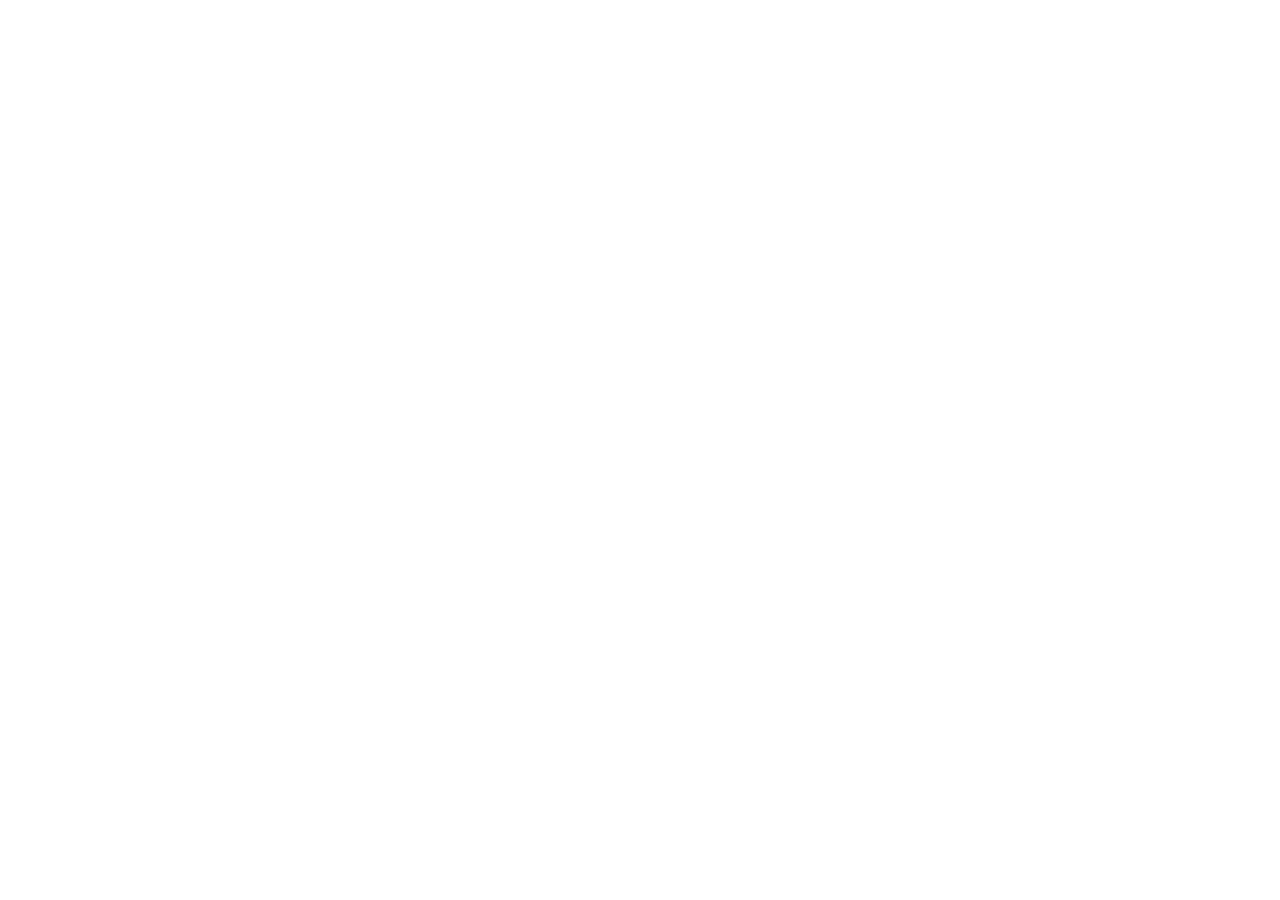
==== commit b8e056a1: "Point project website to voxprog.github.io" ====
--- a/docs/index.html
+++ b/docs/index.html
@@ -1,22 +1,8 @@
 <!doctype html>
-<html lang="en">
-  <head>
-    <meta charset="UTF-8" />
-    <meta name="viewport" content="width=device-width, initial-scale=1" />
-    <meta name="description" content="VoxProg empowers VLM coding agents with voxel programming to inspect 3D scene geometry, reason over complex spatial constraints, and solve open-ended 3D spatial tasks through code." />
-    <meta name="keywords" content="3D spatial reasoning, voxel programming, VLM agents, coding agents, programmatic 3D reasoning, agentic spatial reasoning" />
-    <meta name="theme-color" content="#faf9f5" />
-    <meta name="referrer" content="no-referrer" />
-    <meta property="og:type" content="website" />
-    <meta property="og:title" content="VoxProg: 3D Spatial Reasoning through Voxel Programming" />
-    <meta property="og:description" content="VoxProg empowers VLM coding agents with voxel programming to inspect 3D scene geometry, reason over complex spatial constraints, and solve open-ended 3D spatial tasks through code." />
-    <title>VoxProg: 3D Spatial Reasoning through Voxel Programming</title>
-    <link rel="icon" href="./favicon.svg" type="image/svg+xml" />
-    <script type="module" crossorigin src="./assets/index-C1hIkSBp.js"></script>
-    <link rel="stylesheet" crossorigin href="./assets/index-BTc2XVWt.css">
-  </head>
-  <body>
-    <div id="root"><link rel="preload" as="image" href="figures/current/teaser.png?v=408c176a990e"/><main id="top"><span id="top-sentinel" aria-hidden="true"></span><nav class="nav" aria-label="Main navigation"><div class="wrap nav-inner"><a class="brand" href="#top"><svg viewBox="0 0 24 24" width="22" height="22" aria-hidden="true"><path d="M12 2.5 20.5 7.25 12 12 3.5 7.25Z" fill="var(--brand-top)"></path><path d="M3.5 7.25 12 12v9.5l-8.5-4.75Z" fill="var(--brand-left)"></path><path d="M20.5 7.25 12 12v9.5l8.5-4.75Z" fill="var(--brand-right)"></path></svg><span>VoxProg</span></a><div class="nav-links"><a href="#abstract">Abstract</a><a href="#method">Method</a><a href="#results">Results</a></div></div></nav><header class="hero"><div class="hero-grid" aria-hidden="true"><span class="voxel voxel-a" style="left:calc(50% - 16px + -512px);top:128px"></span><span class="voxel voxel-b" style="left:calc(50% - 16px + -544px);top:160px"></span><span class="voxel voxel-a" style="left:calc(50% - 16px + -512px);top:160px"></span><span class="voxel voxel-b" style="left:calc(50% - 16px + -480px);top:224px"></span><span class="voxel voxel-b" style="left:calc(50% - 16px + 480px);top:96px"></span><span class="voxel voxel-a" style="left:calc(50% - 16px + 512px);top:96px"></span><span class="voxel voxel-a" style="left:calc(50% - 16px + 512px);top:128px"></span><span class="voxel voxel-a" style="left:calc(50% - 16px + 448px);top:192px"></span><span class="voxel voxel-b" style="left:calc(50% - 16px + 544px);top:224px"></span></div><div class="wrap hero-inner"><h1><span class="title-name">VoxProg<span class="sr-only">:</span></span><span class="title-sub">3D Spatial Reasoning through Voxel Programming</span></h1><p class="authors"><span>Zhichao Zhai<sup>1</sup></span><span>Menglei Zhao<sup>1</sup></span><span>Guikun Chen<sup>1</sup></span><span>Zihao Yan<sup>2</sup></span><span>Kanzhi Wu<sup>2</sup></span><span>Wenguan Wang<sup>1</sup></span><span>Jun Xiao<sup>1</sup></span></p><p class="affiliations"><span><sup>1</sup>Zhejiang University</span><span><sup>2</sup>vivo Mobile Communication Co., Ltd., Shenzhen, China</span></p><div class="hero-actions" role="group" aria-label="Project resources"><span class="btn resource-pending"><svg xmlns="http://www.w3.org/2000/svg" width="16" height="16" viewBox="0 0 24 24" fill="none" stroke="currentColor" stroke-width="2" stroke-linecap="round" stroke-linejoin="round" class="lucide lucide-file-text" aria-hidden="true"><path d="M6 22a2 2 0 0 1-2-2V4a2 2 0 0 1 2-2h8a2.4 2.4 0 0 1 1.704.706l3.588 3.588A2.4 2.4 0 0 1 20 8v12a2 2 0 0 1-2 2z"></path><path d="M14 2v5a1 1 0 0 0 1 1h5"></path><path d="M10 9H8"></path><path d="M16 13H8"></path><path d="M16 17H8"></path></svg><span>Paper</span><small class="resource-status">Coming soon</small></span><span class="btn resource-pending"><svg xmlns="http://www.w3.org/2000/svg" width="16" height="16" viewBox="0 0 24 24" fill="none" stroke="currentColor" stroke-width="2" stroke-linecap="round" stroke-linejoin="round" class="lucide lucide-code-xml" aria-hidden="true"><path d="m18 16 4-4-4-4"></path><path d="m6 8-4 4 4 4"></path><path d="m14.5 4-5 16"></path></svg><span>Code</span><small class="resource-status">Upon acceptance</small></span></div><p class="tldr"><b>TL;DR</b>VoxProg empowers VLM coding agents with <em>voxel programming</em>—turning complex 3D spatial reasoning and open-ended spatial tasks into executable, self-refining code over 3D scenes.</p></div><div class="wrap"><figure class="teaser plate"><button class="figure-button" type="button" aria-label="View VoxProg teaser at full size"><img src="figures/current/teaser.png?v=408c176a990e" alt="VoxProg teaser showing kitchenware, electronics, and contextual tabletop placements, with a workflow from a VLM agent to code, a voxel grid, and a 3D pose." loading="eager"/><span class="figure-zoom" aria-hidden="true"><svg xmlns="http://www.w3.org/2000/svg" width="15" height="15" viewBox="0 0 24 24" fill="none" stroke="currentColor" stroke-width="2" stroke-linecap="round" stroke-linejoin="round" class="lucide lucide-maximize2 lucide-maximize-2" aria-hidden="true"><path d="M15 3h6v6"></path><path d="m21 3-7 7"></path><path d="m3 21 7-7"></path><path d="M9 21H3v-6"></path></svg></span></button><figcaption><b>3D spatial reasoning through voxel programming.</b> VoxProg translates natural-language instructions into Python programs that construct task-relevant geometric references from local voxel views and compute 6-DoF object placements.</figcaption></figure></div></header><section class="section abstract" id="abstract" aria-labelledby="abstract-title"><div class="wrap abstract-body"><div class="section-head"><span class="section-eyebrow">Overview</span><h2 id="abstract-title">Abstract</h2></div><div class="abstract-card"><p>Language models&#x27; abilities to interpret tasks and generate programs offer a promising basis for 3D spatial reasoning. Yet following spatial instructions in 3D scenes requires programs to construct geometric references that language leaves implicit. In this work, we introduce VoxProg, which formulates 3D object placement through voxel programming: a language model translates task interpretations into executable programs over local voxel views of scene surfaces. Because these views index surface geometry on regular grids with explicit coordinates and neighborhood relations, an evidence program can isolate task-relevant regions and boundaries directly from scene meshes, and a downstream pose program can measure the resulting geometry to compute a target SE(3) pose. Visual and numerical feedback from execution lets the model inspect intermediate selections and candidate placements to iteratively revise its code. To evaluate open-ended placement across functional use, geometric fit, and contextual arrangements, we introduce the 71-task VoxProg-Bench benchmark along with an evaluation suite pairing perceptual Intent Alignment and 3D Physical Validity. Across VoxProg-Bench and external benchmarks, VoxProg consistently outperforms relation-based, keypoint-based, and mesh-based baselines.</p></div></div></section><section class="section section-ruled" id="method" aria-labelledby="method-title"><div class="wrap"><div class="section-head"><span class="section-eyebrow">Framework</span><h2 id="method-title">Method</h2></div><figure class="plate method-plate"><button class="figure-button" type="button" aria-label="View method overview at full size"><img src="figures/current/pipeline.png?v=ac68c9ec8736" alt="VoxProg pipeline for upright plate placement in a dish rack: ground plate and rack cues, construct rack dividers, support rails, and a slot region with an evidence program, then compute and apply the placement with a pose program. Visual and geometric feedback supports program revision." loading="lazy"/><span class="figure-zoom" aria-hidden="true"><svg xmlns="http://www.w3.org/2000/svg" width="15" height="15" viewBox="0 0 24 24" fill="none" stroke="currentColor" stroke-width="2" stroke-linecap="round" stroke-linejoin="round" class="lucide lucide-maximize2 lucide-maximize-2" aria-hidden="true"><path d="M15 3h6v6"></path><path d="m21 3-7 7"></path><path d="m3 21 7-7"></path><path d="M9 21H3v-6"></path></svg></span></button><figcaption>An evidence program constructs task-relevant geometry from local voxel views. A pose program uses this evidence to align, center, and seat the plate.</figcaption></figure></div></section><section class="section section-ruled results" id="results" aria-labelledby="results-title"><div class="wrap"><div class="section-head"><span class="section-eyebrow">Evaluation</span><h2 id="results-title">Results</h2></div><div class="benchmark-summary" id="evaluation"><div class="benchmark-intro"><span class="sub-kicker">Primary Benchmark</span><h3>VoxProg-Bench</h3><p class="benchmark-lead">71 open-ended placement tasks.</p><dl class="metric-defs"><div><dt>IA Rank Score</dt><dd>reference-image similarity ranked within each table.</dd></div><div><dt>Physical Validity</dt><dd>pass rate for geometric support and interpenetration checks.</dd></div></dl></div><div class="table-card"><table class="compact-results" aria-label="Overall results on the 71 VoxProg-Bench tasks"><thead><tr><th scope="col">Method</th><th scope="col">IA Rank<br/>Score ↑</th><th scope="col">Physical<br/>Validity (%) ↑</th></tr></thead><tbody><tr><th scope="row">GenManip</th><td>25.59</td><td>73.2</td></tr><tr><th scope="row">GenSim2-kPAM</th><td>42.72</td><td>77.5</td></tr><tr><th scope="row">Direct Mesh</th><td>48.59</td><td>87.3</td></tr><tr class="is-ours"><th scope="row">VoxProg</th><td><b>83.10</b></td><td><b>95.8</b></td></tr></tbody></table></div></div><div class="placement-comparisons" id="placement-comparisons"><div class="subsection-header"><span class="sub-kicker">Qualitative results</span><h3>Placement comparisons</h3></div><figure class="plate comparison-plate"><button class="figure-button" type="button" aria-label="View placement comparisons at full size"><img src="figures/current/qualitative-diagnostics.png?v=625adeaeb9d7" alt="Five rows compare sneaker, headphones, sponge, VR-headset, and plate placements. Each row shows the instruction, initial scene, GenManip, GenSim2-kPAM, Direct Mesh, and VoxProg outputs." loading="lazy"/><span class="figure-zoom" aria-hidden="true"><svg xmlns="http://www.w3.org/2000/svg" width="15" height="15" viewBox="0 0 24 24" fill="none" stroke="currentColor" stroke-width="2" stroke-linecap="round" stroke-linejoin="round" class="lucide lucide-maximize2 lucide-maximize-2" aria-hidden="true"><path d="M15 3h6v6"></path><path d="m21 3-7 7"></path><path d="m3 21 7-7"></path><path d="M9 21H3v-6"></path></svg></span></button><figcaption>Sneaker, headphones, sponge, VR-headset, and plate placements across GenManip, GenSim2-kPAM, Direct Mesh, and VoxProg.</figcaption></figure></div><div class="examples-heading"><div><span class="sub-kicker">Interactive Qualitative Gallery</span><h3>Placement examples</h3></div><p class="examples-sub">Explore selected scenes in detail.</p></div><div class="case-viewer" id="qualitative-results"><div class="case-browser-toolbar"><div class="segmented" role="group" aria-label="Case browsing view"><button type="button" aria-pressed="true" aria-controls="case-overview"><svg xmlns="http://www.w3.org/2000/svg" width="15" height="15" viewBox="0 0 24 24" fill="none" stroke="currentColor" stroke-width="2" stroke-linecap="round" stroke-linejoin="round" class="lucide lucide-grid2x2 lucide-grid-2x2" aria-hidden="true"><path d="M12 3v18"></path><path d="M3 12h18"></path><rect x="3" y="3" width="18" height="18" rx="2"></rect></svg>Overview</button><button type="button" aria-pressed="false" aria-controls="case-detail"><svg xmlns="http://www.w3.org/2000/svg" width="15" height="15" viewBox="0 0 24 24" fill="none" stroke="currentColor" stroke-width="2" stroke-linecap="round" stroke-linejoin="round" class="lucide lucide-maximize2 lucide-maximize-2" aria-hidden="true"><path d="M15 3h6v6"></path><path d="m21 3-7 7"></path><path d="m3 21 7-7"></path><path d="M9 21H3v-6"></path></svg>Case detail</button></div><label class="overview-method"><span>Preview</span><select aria-label="Preview method"><option value="gt">Reference</option><option value="blendermcp">Direct Mesh</option><option value="genmanip">GenManip</option><option value="gensim2">GenSim2-kPAM</option><option value="voxprog" selected="">VoxProg</option></select></label></div><div id="case-overview"><p class="overview-help"><b>VoxProg</b> placements · <!-- -->15<!-- --> cases. Select a case for the full method comparison.</p><div class="case-overview-grid"><button class="overview-case is-current" type="button" aria-label="Inspect E13: Sneaker on display stand" title="Place the sneaker on the sloped display stand with its toe facing the front."><span class="overview-case-image"><img src="figures/cases/E13/voxprog-thumb.jpg" alt="VoxProg placement for Sneaker on display stand." width="480" height="360" loading="lazy"/></span><span class="overview-case-caption"><span class="overview-case-title">Sneaker on display stand</span><span class="overview-case-id">E13</span></span></button><button class="overview-case" type="button" aria-label="Inspect E03: Headphones on stand" title="Place the headphones on the stand with the inside of the headband resting on the curved top."><span class="overview-case-image"><img src="figures/cases/E03/voxprog-thumb.jpg" alt="VoxProg placement for Headphones on stand." width="480" height="360" loading="lazy"/></span><span class="overview-case-caption"><span class="overview-case-title">Headphones on stand</span><span class="overview-case-id">E03</span></span></button><button class="overview-case" type="button" aria-label="Inspect E28: Tissue box in cover" title="Put the tissue box into the open-sided cover, aligning its tissue slot with the top window."><span class="overview-case-image"><img src="figures/cases/E28/voxprog-thumb.jpg" alt="VoxProg placement for Tissue box in cover." width="480" height="360" loading="lazy"/></span><span class="overview-case-caption"><span class="overview-case-title">Tissue box in cover</span><span class="overview-case-id">E28</span></span></button><button class="overview-case" type="button" aria-label="Inspect E09: Plate in dish rack" title="Place the single plate in an open slot of the empty dish rack with its rim supported."><span class="overview-case-image"><img src="figures/cases/E09/voxprog-thumb.jpg" alt="VoxProg placement for Plate in dish rack." width="480" height="360" loading="lazy"/></span><span class="overview-case-caption"><span class="overview-case-title">Plate in dish rack</span><span class="overview-case-id">E09</span></span></button><button class="overview-case" type="button" aria-label="Inspect E23: Game controller on stand" title="Put the game controller on the display stand, with the buttons facing forward and both grips supported."><span class="overview-case-image"><img src="figures/cases/E23/voxprog-thumb.jpg" alt="VoxProg placement for Game controller on stand." width="480" height="360" loading="lazy"/></span><span class="overview-case-caption"><span class="overview-case-title">Game controller on stand</span><span class="overview-case-id">E23</span></span></button><button class="overview-case" type="button" aria-label="Inspect E18: Picture on easel" title="Place the loose picture on the empty display easel, matching the supported picture on the other easel."><span class="overview-case-image"><img src="figures/cases/E18/voxprog-thumb.jpg" alt="VoxProg placement for Picture on easel." width="480" height="360" loading="lazy"/></span><span class="overview-case-caption"><span class="overview-case-title">Picture on easel</span><span class="overview-case-id">E18</span></span></button><button class="overview-case" type="button" aria-label="Inspect E19: Spatula in organizer" title="Place the spatula in the spatula compartment of the utensil organizer, aligned with the other spatulas."><span class="overview-case-image"><img src="figures/cases/E19/voxprog-thumb.jpg" alt="VoxProg placement for Spatula in organizer." width="480" height="360" loading="lazy"/></span><span class="overview-case-caption"><span class="overview-case-title">Spatula in organizer</span><span class="overview-case-id">E19</span></span></button><button class="overview-case" type="button" aria-label="Inspect E05: Sponge on draining tray" title="Put the dish sponge back on the draining sponge tray of the countertop organizer."><span class="overview-case-image"><img src="figures/cases/E05/voxprog-thumb.jpg" alt="VoxProg placement for Sponge on draining tray." width="480" height="360" loading="lazy"/></span><span class="overview-case-caption"><span class="overview-case-title">Sponge on draining tray</span><span class="overview-case-id">E05</span></span></button><button class="overview-case" type="button" aria-label="Inspect E11: Hair dryer on cradle" title="Place the hair dryer on the open cradle with its body supported and handle accessible."><span class="overview-case-image"><img src="figures/cases/E11/voxprog-thumb.jpg" alt="VoxProg placement for Hair dryer on cradle." width="480" height="360" loading="lazy"/></span><span class="overview-case-caption"><span class="overview-case-title">Hair dryer on cradle</span><span class="overview-case-id">E11</span></span></button><button class="overview-case" type="button" aria-label="Inspect E22: Barcode scanner in cradle" title="Return the barcode scanner to the checkout cradle, with its scan window toward the front working area and its handle accessible."><span class="overview-case-image"><img src="figures/cases/E22/voxprog-thumb.jpg" alt="VoxProg placement for Barcode scanner in cradle." width="480" height="360" loading="lazy"/></span><span class="overview-case-caption"><span class="overview-case-title">Barcode scanner in cradle</span><span class="overview-case-id">E22</span></span></button><button class="overview-case" type="button" aria-label="Inspect E24: VR headset on stand" title="Return the VR headset to its desktop display stand, with the headband behind the front shell."><span class="overview-case-image"><img src="figures/cases/E24/voxprog-thumb.jpg" alt="VoxProg placement for VR headset on stand." width="480" height="360" loading="lazy"/></span><span class="overview-case-caption"><span class="overview-case-title">VR headset on stand</span><span class="overview-case-id">E24</span></span></button><button class="overview-case" type="button" aria-label="Inspect E48: Art book in bookshelf" title="Lean the art book into the empty space at the right end of the small desktop bookshelf."><span class="overview-case-image"><img src="figures/cases/E48/voxprog-thumb.jpg" alt="VoxProg placement for Art book in bookshelf." width="480" height="360" loading="lazy"/></span><span class="overview-case-caption"><span class="overview-case-title">Art book in bookshelf</span><span class="overview-case-id">E48</span></span></button><button class="overview-case" type="button" aria-label="Inspect E41: Binoculars in bag" title="Place the binoculars in the open storage bag with the eyepieces facing up."><span class="overview-case-image"><img src="figures/cases/E41/voxprog-thumb.jpg" alt="VoxProg placement for Binoculars in bag." width="480" height="360" loading="lazy"/></span><span class="overview-case-caption"><span class="overview-case-title">Binoculars in bag</span><span class="overview-case-id">E41</span></span></button><button class="overview-case" type="button" aria-label="Inspect E56: Storage box under laptop stand" title="Place the storage box beneath the laptop stand with its label facing outward."><span class="overview-case-image"><img src="figures/cases/E56/voxprog-thumb.jpg" alt="VoxProg placement for Storage box under laptop stand." width="480" height="360" loading="lazy"/></span><span class="overview-case-caption"><span class="overview-case-title">Storage box under laptop stand</span><span class="overview-case-id">E56</span></span></button><button class="overview-case" type="button" aria-label="Inspect E63: Cup in empty holder" title="Place the cup upside down in the only empty position in the row of cup holders."><span class="overview-case-image"><img src="figures/cases/E63/voxprog-thumb.jpg" alt="VoxProg placement for Cup in empty holder." width="480" height="360" loading="lazy"/></span><span class="overview-case-caption"><span class="overview-case-title">Cup in empty holder</span><span class="overview-case-id">E63</span></span></button></div></div><div id="case-detail" hidden=""><div class="case-tabs" role="tablist" aria-label="Choose a qualitative case"><button id="tab-E13" class="case-tab" type="button" role="tab" aria-selected="true" aria-controls="case-panel" tabindex="0"><img src="figures/cases/E13/voxprog-thumb.jpg" alt="" loading="lazy" width="256" height="256"/><span><span class="tab-name">Sneaker on display stand</span><span class="tab-id">E13</span></span></button><button id="tab-E03" class="case-tab" type="button" role="tab" aria-selected="false" aria-controls="case-panel" tabindex="-1"><img src="figures/cases/E03/voxprog-thumb.jpg" alt="" loading="lazy" width="256" height="256"/><span><span class="tab-name">Headphones on stand</span><span class="tab-id">E03</span></span></button><button id="tab-E28" class="case-tab" type="button" role="tab" aria-selected="false" aria-controls="case-panel" tabindex="-1"><img src="figures/cases/E28/voxprog-thumb.jpg" alt="" loading="lazy" width="256" height="256"/><span><span class="tab-name">Tissue box in cover</span><span class="tab-id">E28</span></span></button><button id="tab-E09" class="case-tab" type="button" role="tab" aria-selected="false" aria-controls="case-panel" tabindex="-1"><img src="figures/cases/E09/voxprog-thumb.jpg" alt="" loading="lazy" width="256" height="256"/><span><span class="tab-name">Plate in dish rack</span><span class="tab-id">E09</span></span></button><button id="tab-E23" class="case-tab" type="button" role="tab" aria-selected="false" aria-controls="case-panel" tabindex="-1"><img src="figures/cases/E23/voxprog-thumb.jpg" alt="" loading="lazy" width="256" height="256"/><span><span class="tab-name">Game controller on stand</span><span class="tab-id">E23</span></span></button><button id="tab-E18" class="case-tab" type="button" role="tab" aria-selected="false" aria-controls="case-panel" tabindex="-1"><img src="figures/cases/E18/voxprog-thumb.jpg" alt="" loading="lazy" width="256" height="256"/><span><span class="tab-name">Picture on easel</span><span class="tab-id">E18</span></span></button><button id="tab-E19" class="case-tab" type="button" role="tab" aria-selected="false" aria-controls="case-panel" tabindex="-1"><img src="figures/cases/E19/voxprog-thumb.jpg" alt="" loading="lazy" width="256" height="256"/><span><span class="tab-name">Spatula in organizer</span><span class="tab-id">E19</span></span></button><button id="tab-E05" class="case-tab" type="button" role="tab" aria-selected="false" aria-controls="case-panel" tabindex="-1"><img src="figures/cases/E05/voxprog-thumb.jpg" alt="" loading="lazy" width="256" height="256"/><span><span class="tab-name">Sponge on draining tray</span><span class="tab-id">E05</span></span></button><button id="tab-E11" class="case-tab" type="button" role="tab" aria-selected="false" aria-controls="case-panel" tabindex="-1"><img src="figures/cases/E11/voxprog-thumb.jpg" alt="" loading="lazy" width="256" height="256"/><span><span class="tab-name">Hair dryer on cradle</span><span class="tab-id">E11</span></span></button><button id="tab-E22" class="case-tab" type="button" role="tab" aria-selected="false" aria-controls="case-panel" tabindex="-1"><img src="figures/cases/E22/voxprog-thumb.jpg" alt="" loading="lazy" width="256" height="256"/><span><span class="tab-name">Barcode scanner in cradle</span><span class="tab-id">E22</span></span></button><button id="tab-E24" class="case-tab" type="button" role="tab" aria-selected="false" aria-controls="case-panel" tabindex="-1"><img src="figures/cases/E24/voxprog-thumb.jpg" alt="" loading="lazy" width="256" height="256"/><span><span class="tab-name">VR headset on stand</span><span class="tab-id">E24</span></span></button><button id="tab-E48" class="case-tab" type="button" role="tab" aria-selected="false" aria-controls="case-panel" tabindex="-1"><img src="figures/cases/E48/voxprog-thumb.jpg" alt="" loading="lazy" width="256" height="256"/><span><span class="tab-name">Art book in bookshelf</span><span class="tab-id">E48</span></span></button><button id="tab-E41" class="case-tab" type="button" role="tab" aria-selected="false" aria-controls="case-panel" tabindex="-1"><img src="figures/cases/E41/voxprog-thumb.jpg" alt="" loading="lazy" width="256" height="256"/><span><span class="tab-name">Binoculars in bag</span><span class="tab-id">E41</span></span></button><button id="tab-E56" class="case-tab" type="button" role="tab" aria-selected="false" aria-controls="case-panel" tabindex="-1"><img src="figures/cases/E56/voxprog-thumb.jpg" alt="" loading="lazy" width="256" height="256"/><span><span class="tab-name">Storage box under laptop stand</span><span class="tab-id">E56</span></span></button><button id="tab-E63" class="case-tab" type="button" role="tab" aria-selected="false" aria-controls="case-panel" tabindex="-1"><img src="figures/cases/E63/voxprog-thumb.jpg" alt="" loading="lazy" width="256" height="256"/><span><span class="tab-name">Cup in empty holder</span><span class="tab-id">E63</span></span></button></div><div class="case-panel" id="case-panel" role="tabpanel" aria-labelledby="tab-E13"><div class="case-info"><div class="case-header-bar"><div class="case-title-group"><span class="case-id-pill">E13</span><h4 class="case-detail-heading">Sneaker on display stand</h4></div><div class="case-nav"><span class="case-step-count" aria-hidden="true">1<!-- --> / <!-- -->15</span><div class="case-arrows"><button class="icon-btn" type="button" aria-label="Previous case"><svg xmlns="http://www.w3.org/2000/svg" width="18" height="18" viewBox="0 0 24 24" fill="none" stroke="currentColor" stroke-width="2" stroke-linecap="round" stroke-linejoin="round" class="lucide lucide-chevron-left" aria-hidden="true"><path d="m15 18-6-6 6-6"></path></svg></button><button class="icon-btn" type="button" aria-label="Next case"><svg xmlns="http://www.w3.org/2000/svg" width="18" height="18" viewBox="0 0 24 24" fill="none" stroke="currentColor" stroke-width="2" stroke-linecap="round" stroke-linejoin="round" class="lucide lucide-chevron-right" aria-hidden="true"><path d="m9 18 6-6-6-6"></path></svg></button></div></div></div><div class="case-controls"><blockquote class="case-quote">“<!-- -->Place the sneaker on the sloped display stand with its toe facing the front.<!-- -->”</blockquote><div class="segmented" role="group" aria-label="Comparison view"><button type="button" aria-pressed="true"><svg xmlns="http://www.w3.org/2000/svg" width="15" height="15" viewBox="0 0 24 24" fill="none" stroke="currentColor" stroke-width="2" stroke-linecap="round" stroke-linejoin="round" class="lucide lucide-grid2x2 lucide-grid-2x2" aria-hidden="true"><path d="M12 3v18"></path><path d="M3 12h18"></path><rect x="3" y="3" width="18" height="18" rx="2"></rect></svg>All methods</button><button type="button" aria-pressed="false"><svg xmlns="http://www.w3.org/2000/svg" width="15" height="15" viewBox="0 0 24 24" fill="none" stroke="currentColor" stroke-width="2" stroke-linecap="round" stroke-linejoin="round" class="lucide lucide-columns2 lucide-columns-2" aria-hidden="true"><rect width="18" height="18" x="3" y="3" rx="2"></rect><path d="M12 3v18"></path></svg>Reference vs. VoxProg</button></div></div></div><div class="stage-col"><div class="grid-view"><figure class="is-reference"><button class="figure-button" type="button" aria-label="View E13 Reference at full size"><img src="figures/cases/E13/gt.jpg" alt="Reference final placement for E13, Sneaker on display stand." loading="lazy"/><span class="figure-zoom" aria-hidden="true"><svg xmlns="http://www.w3.org/2000/svg" width="15" height="15" viewBox="0 0 24 24" fill="none" stroke="currentColor" stroke-width="2" stroke-linecap="round" stroke-linejoin="round" class="lucide lucide-maximize2 lucide-maximize-2" aria-hidden="true"><path d="M15 3h6v6"></path><path d="m21 3-7 7"></path><path d="m3 21 7-7"></path><path d="M9 21H3v-6"></path></svg></span></button><figcaption>Reference</figcaption></figure><figure><button class="figure-button" type="button" aria-label="View E13 Direct Mesh Placement at full size"><img src="figures/cases/E13/blendermcp.jpg" alt="Direct Mesh Placement final placement for E13, Sneaker on display stand." loading="lazy"/><span class="figure-zoom" aria-hidden="true"><svg xmlns="http://www.w3.org/2000/svg" width="15" height="15" viewBox="0 0 24 24" fill="none" stroke="currentColor" stroke-width="2" stroke-linecap="round" stroke-linejoin="round" class="lucide lucide-maximize2 lucide-maximize-2" aria-hidden="true"><path d="M15 3h6v6"></path><path d="m21 3-7 7"></path><path d="m3 21 7-7"></path><path d="M9 21H3v-6"></path></svg></span></button><figcaption>Direct Mesh Placement</figcaption></figure><figure><button class="figure-button" type="button" aria-label="View E13 GenManip at full size"><img src="figures/cases/E13/genmanip.jpg" alt="GenManip final placement for E13, Sneaker on display stand." loading="lazy"/><span class="figure-zoom" aria-hidden="true"><svg xmlns="http://www.w3.org/2000/svg" width="15" height="15" viewBox="0 0 24 24" fill="none" stroke="currentColor" stroke-width="2" stroke-linecap="round" stroke-linejoin="round" class="lucide lucide-maximize2 lucide-maximize-2" aria-hidden="true"><path d="M15 3h6v6"></path><path d="m21 3-7 7"></path><path d="m3 21 7-7"></path><path d="M9 21H3v-6"></path></svg></span></button><figcaption>GenManip</figcaption></figure><figure><button class="figure-button" type="button" aria-label="View E13 GenSim2-kPAM at full size"><img src="figures/cases/E13/gensim2.jpg" alt="GenSim2-kPAM final placement for E13, Sneaker on display stand." loading="lazy"/><span class="figure-zoom" aria-hidden="true"><svg xmlns="http://www.w3.org/2000/svg" width="15" height="15" viewBox="0 0 24 24" fill="none" stroke="currentColor" stroke-width="2" stroke-linecap="round" stroke-linejoin="round" class="lucide lucide-maximize2 lucide-maximize-2" aria-hidden="true"><path d="M15 3h6v6"></path><path d="m21 3-7 7"></path><path d="m3 21 7-7"></path><path d="M9 21H3v-6"></path></svg></span></button><figcaption>GenSim2-kPAM</figcaption></figure><figure class="is-ours"><button class="figure-button" type="button" aria-label="View E13 VoxProg at full size"><img src="figures/cases/E13/voxprog.jpg" alt="VoxProg final placement for E13, Sneaker on display stand." loading="lazy"/><span class="figure-zoom" aria-hidden="true"><svg xmlns="http://www.w3.org/2000/svg" width="15" height="15" viewBox="0 0 24 24" fill="none" stroke="currentColor" stroke-width="2" stroke-linecap="round" stroke-linejoin="round" class="lucide lucide-maximize2 lucide-maximize-2" aria-hidden="true"><path d="M15 3h6v6"></path><path d="m21 3-7 7"></path><path d="m3 21 7-7"></path><path d="M9 21H3v-6"></path></svg></span></button><figcaption>VoxProg</figcaption></figure></div></div></div></div></div><div class="external-examples chart-section" id="external-evaluation" aria-labelledby="external-title"><div class="subsection-header"><span class="sub-kicker">Cross-Benchmark Generalization</span><h3 id="external-title">External evaluation</h3></div><figure class="plate external-metrics"><button class="figure-button" type="button" aria-label="View external evaluation chart at full size"><img src="figures/current/external-metrics.png?v=a3d625d4853b" alt="IA Rank Score and Physical Validity for GenManip, GenSim2-kPAM, Direct Mesh, and VoxProg on RoboCasa and Open6DOR v2. VoxProg scores 87.72 and 94.7% on RoboCasa, and 61.54 and 92.3% on Open6DOR v2." loading="lazy"/><span class="figure-zoom" aria-hidden="true"><svg xmlns="http://www.w3.org/2000/svg" width="15" height="15" viewBox="0 0 24 24" fill="none" stroke="currentColor" stroke-width="2" stroke-linecap="round" stroke-linejoin="round" class="lucide lucide-maximize2 lucide-maximize-2" aria-hidden="true"><path d="M15 3h6v6"></path><path d="m21 3-7 7"></path><path d="m3 21 7-7"></path><path d="M9 21H3v-6"></path></svg></span></button><figcaption>19 tasks adapted from RoboCasa and 13 from Open6DOR v2.</figcaption></figure><figure class="plate external-comparisons"><button class="figure-button" type="button" aria-label="View external task qualitative results at full size"><img src="figures/current/external-qualitative.png?v=7c9ba8c93071" alt="Recorded comparisons for mug, cereal, and SD-card placement. Cyan outlines mark moved objects; orange outlines mark goal references." loading="lazy"/><span class="figure-zoom" aria-hidden="true"><svg xmlns="http://www.w3.org/2000/svg" width="15" height="15" viewBox="0 0 24 24" fill="none" stroke="currentColor" stroke-width="2" stroke-linecap="round" stroke-linejoin="round" class="lucide lucide-maximize2 lucide-maximize-2" aria-hidden="true"><path d="M15 3h6v6"></path><path d="m21 3-7 7"></path><path d="m3 21 7-7"></path><path d="M9 21H3v-6"></path></svg></span></button><figcaption><b>Final-pose comparisons</b> on scenes adapted from RoboCasa (mug and cereal) and Open6DOR v2 (SD card).</figcaption></figure></div></div></section><footer class="footer"><div class="wrap footer-inner"><span class="footer-brand"><svg viewBox="0 0 24 24" width="18" height="18" aria-hidden="true"><path d="M12 2.5 20.5 7.25 12 12 3.5 7.25Z" fill="var(--brand-top)"></path><path d="M3.5 7.25 12 12v9.5l-8.5-4.75Z" fill="var(--brand-left)"></path><path d="M20.5 7.25 12 12v9.5l8.5-4.75Z" fill="var(--brand-right)"></path></svg>VoxProg · Zhejiang University &amp; Vivo</span><a href="#top">Back to top<svg xmlns="http://www.w3.org/2000/svg" width="15" height="15" viewBox="0 0 24 24" fill="none" stroke="currentColor" stroke-width="2" stroke-linecap="round" stroke-linejoin="round" class="lucide lucide-arrow-up" aria-hidden="true"><path d="m5 12 7-7 7 7"></path><path d="M12 19V5"></path></svg></a></div></footer></main></div>
-    <noscript><p class="wrap">Enable JavaScript to browse the interactive comparisons and enlarge figures.</p></noscript>
-  </body>
-</html>
+<html lang="en"><head><meta charset="utf-8">
+<meta name="viewport" content="width=device-width,initial-scale=1">
+<title>VoxProg — Project Website</title>
+<link rel="canonical" href="https://voxprog.github.io/">
+<meta http-equiv="refresh" content="0;url=https://voxprog.github.io/">
+<script>location.replace("https://voxprog.github.io/" + location.search + location.hash);</script>
+</head><body><p>The VoxProg project website has moved to <a href="https://voxprog.github.io/">voxprog.github.io</a>.</p></body></html>
